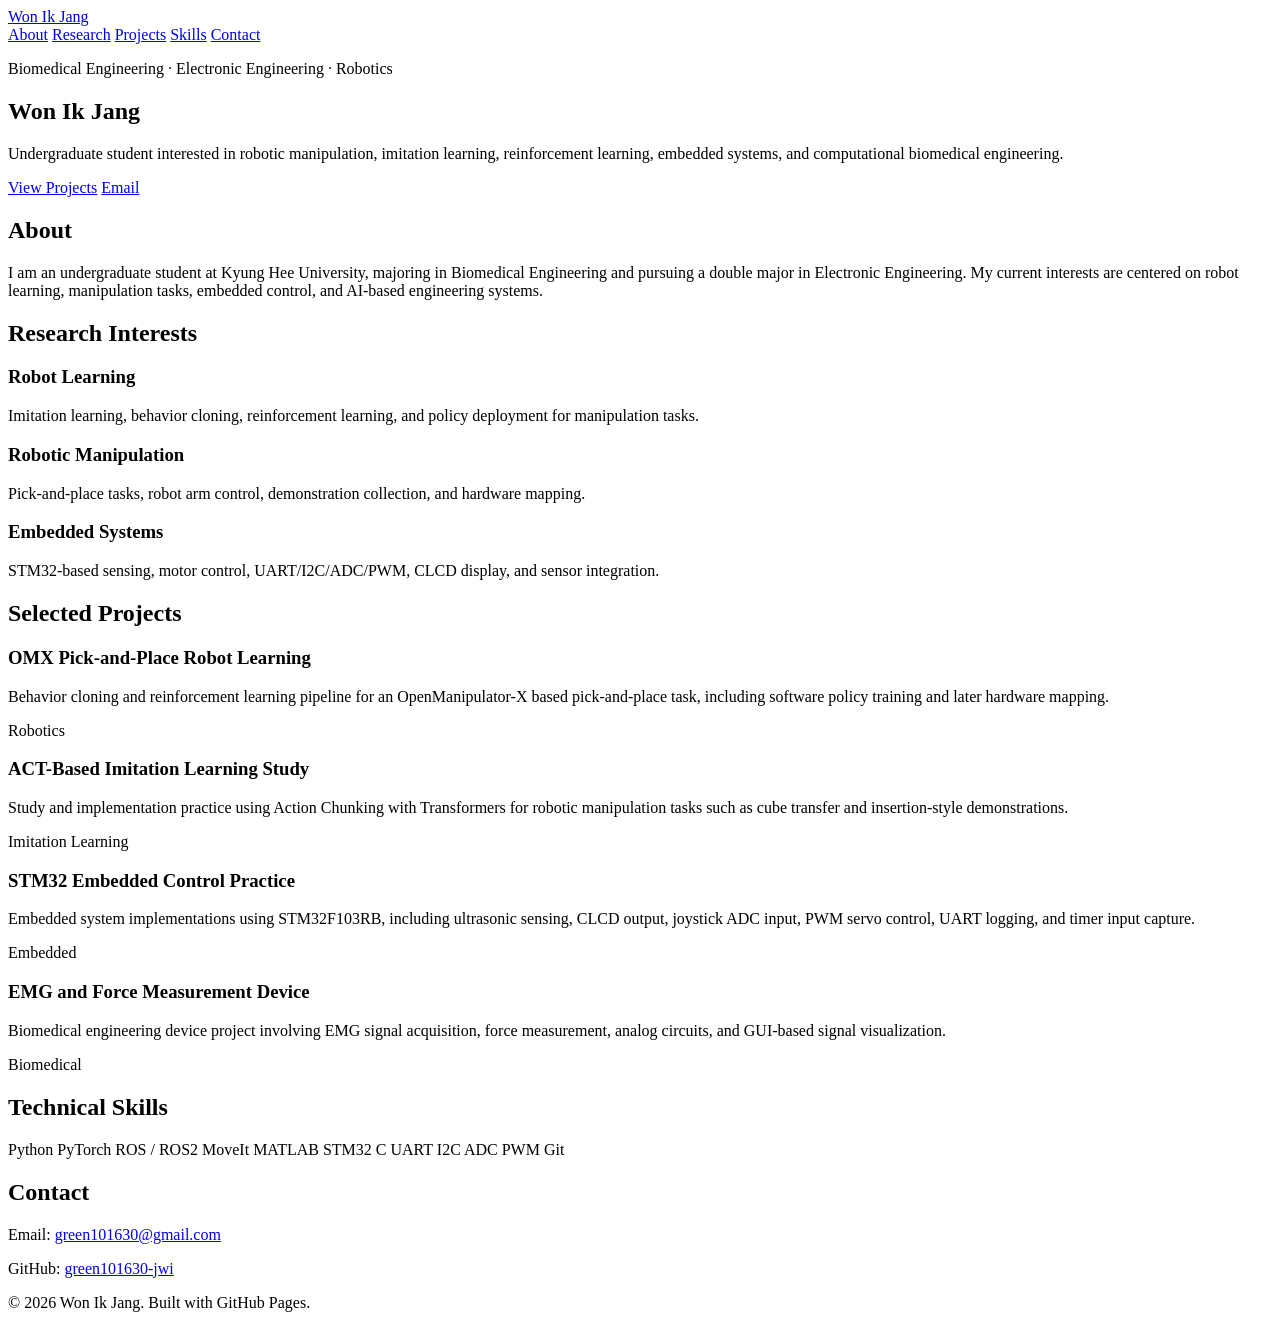
==== portfolio/index.html @ ec50b771 "Create portfolio site draft" ====
<!DOCTYPE html>
<html lang="en">
<head>
  <meta charset="UTF-8" />
  <meta name="viewport" content="width=device-width, initial-scale=1.0" />
  <title>Won Ik Jang | Robotics and Embedded Systems</title>
  <meta name="description" content="Portfolio of Won Ik Jang: robotics, imitation learning, reinforcement learning, embedded systems, and biomedical engineering." />
  <link rel="stylesheet" href="styles.css" />
</head>
<body>
  <header class="site-header">
    <nav class="nav">
      <a class="logo" href="#top">Won Ik Jang</a>
      <div class="nav-links">
        <a href="#about">About</a>
        <a href="#research">Research</a>
        <a href="#projects">Projects</a>
        <a href="#skills">Skills</a>
        <a href="#contact">Contact</a>
      </div>
    </nav>
  </header>

  <main id="top">
    <section class="hero">
      <p class="eyebrow">Biomedical Engineering · Electronic Engineering · Robotics</p>
      <h1>Won Ik Jang</h1>
      <p class="hero-text">
        Undergraduate student interested in robotic manipulation, imitation learning,
        reinforcement learning, embedded systems, and computational biomedical engineering.
      </p>
      <div class="hero-actions">
        <a class="button primary" href="#projects">View Projects</a>
        <a class="button secondary" href="mailto:green101630@gmail.com">Email</a>
      </div>
    </section>

    <section id="about" class="section">
      <h2>About</h2>
      <p>
        I am an undergraduate student at Kyung Hee University, majoring in Biomedical Engineering
        and pursuing a double major in Electronic Engineering. My current interests are centered on
        robot learning, manipulation tasks, embedded control, and AI-based engineering systems.
      </p>
    </section>

    <section id="research" class="section">
      <h2>Research Interests</h2>
      <div class="grid three">
        <article class="card">
          <h3>Robot Learning</h3>
          <p>Imitation learning, behavior cloning, reinforcement learning, and policy deployment for manipulation tasks.</p>
        </article>
        <article class="card">
          <h3>Robotic Manipulation</h3>
          <p>Pick-and-place tasks, robot arm control, demonstration collection, and hardware mapping.</p>
        </article>
        <article class="card">
          <h3>Embedded Systems</h3>
          <p>STM32-based sensing, motor control, UART/I2C/ADC/PWM, CLCD display, and sensor integration.</p>
        </article>
      </div>
    </section>

    <section id="projects" class="section">
      <h2>Selected Projects</h2>
      <div class="project-list">
        <article class="project">
          <div>
            <h3>OMX Pick-and-Place Robot Learning</h3>
            <p>
              Behavior cloning and reinforcement learning pipeline for an OpenManipulator-X based pick-and-place task,
              including software policy training and later hardware mapping.
            </p>
          </div>
          <span class="tag">Robotics</span>
        </article>

        <article class="project">
          <div>
            <h3>ACT-Based Imitation Learning Study</h3>
            <p>
              Study and implementation practice using Action Chunking with Transformers for robotic manipulation tasks
              such as cube transfer and insertion-style demonstrations.
            </p>
          </div>
          <span class="tag">Imitation Learning</span>
        </article>

        <article class="project">
          <div>
            <h3>STM32 Embedded Control Practice</h3>
            <p>
              Embedded system implementations using STM32F103RB, including ultrasonic sensing, CLCD output,
              joystick ADC input, PWM servo control, UART logging, and timer input capture.
            </p>
          </div>
          <span class="tag">Embedded</span>
        </article>

        <article class="project">
          <div>
            <h3>EMG and Force Measurement Device</h3>
            <p>
              Biomedical engineering device project involving EMG signal acquisition, force measurement, analog circuits,
              and GUI-based signal visualization.
            </p>
          </div>
          <span class="tag">Biomedical</span>
        </article>
      </div>
    </section>

    <section id="skills" class="section">
      <h2>Technical Skills</h2>
      <div class="skills">
        <span>Python</span>
        <span>PyTorch</span>
        <span>ROS / ROS2</span>
        <span>MoveIt</span>
        <span>MATLAB</span>
        <span>STM32</span>
        <span>C</span>
        <span>UART</span>
        <span>I2C</span>
        <span>ADC</span>
        <span>PWM</span>
        <span>Git</span>
      </div>
    </section>

    <section id="contact" class="section contact">
      <h2>Contact</h2>
      <p>Email: <a href="mailto:green101630@gmail.com">green101630@gmail.com</a></p>
      <p>GitHub: <a href="https://github.com/green101630-jwi">green101630-jwi</a></p>
    </section>
  </main>

  <footer class="footer">
    <p>© 2026 Won Ik Jang. Built with GitHub Pages.</p>
  </footer>
</body>
</html>
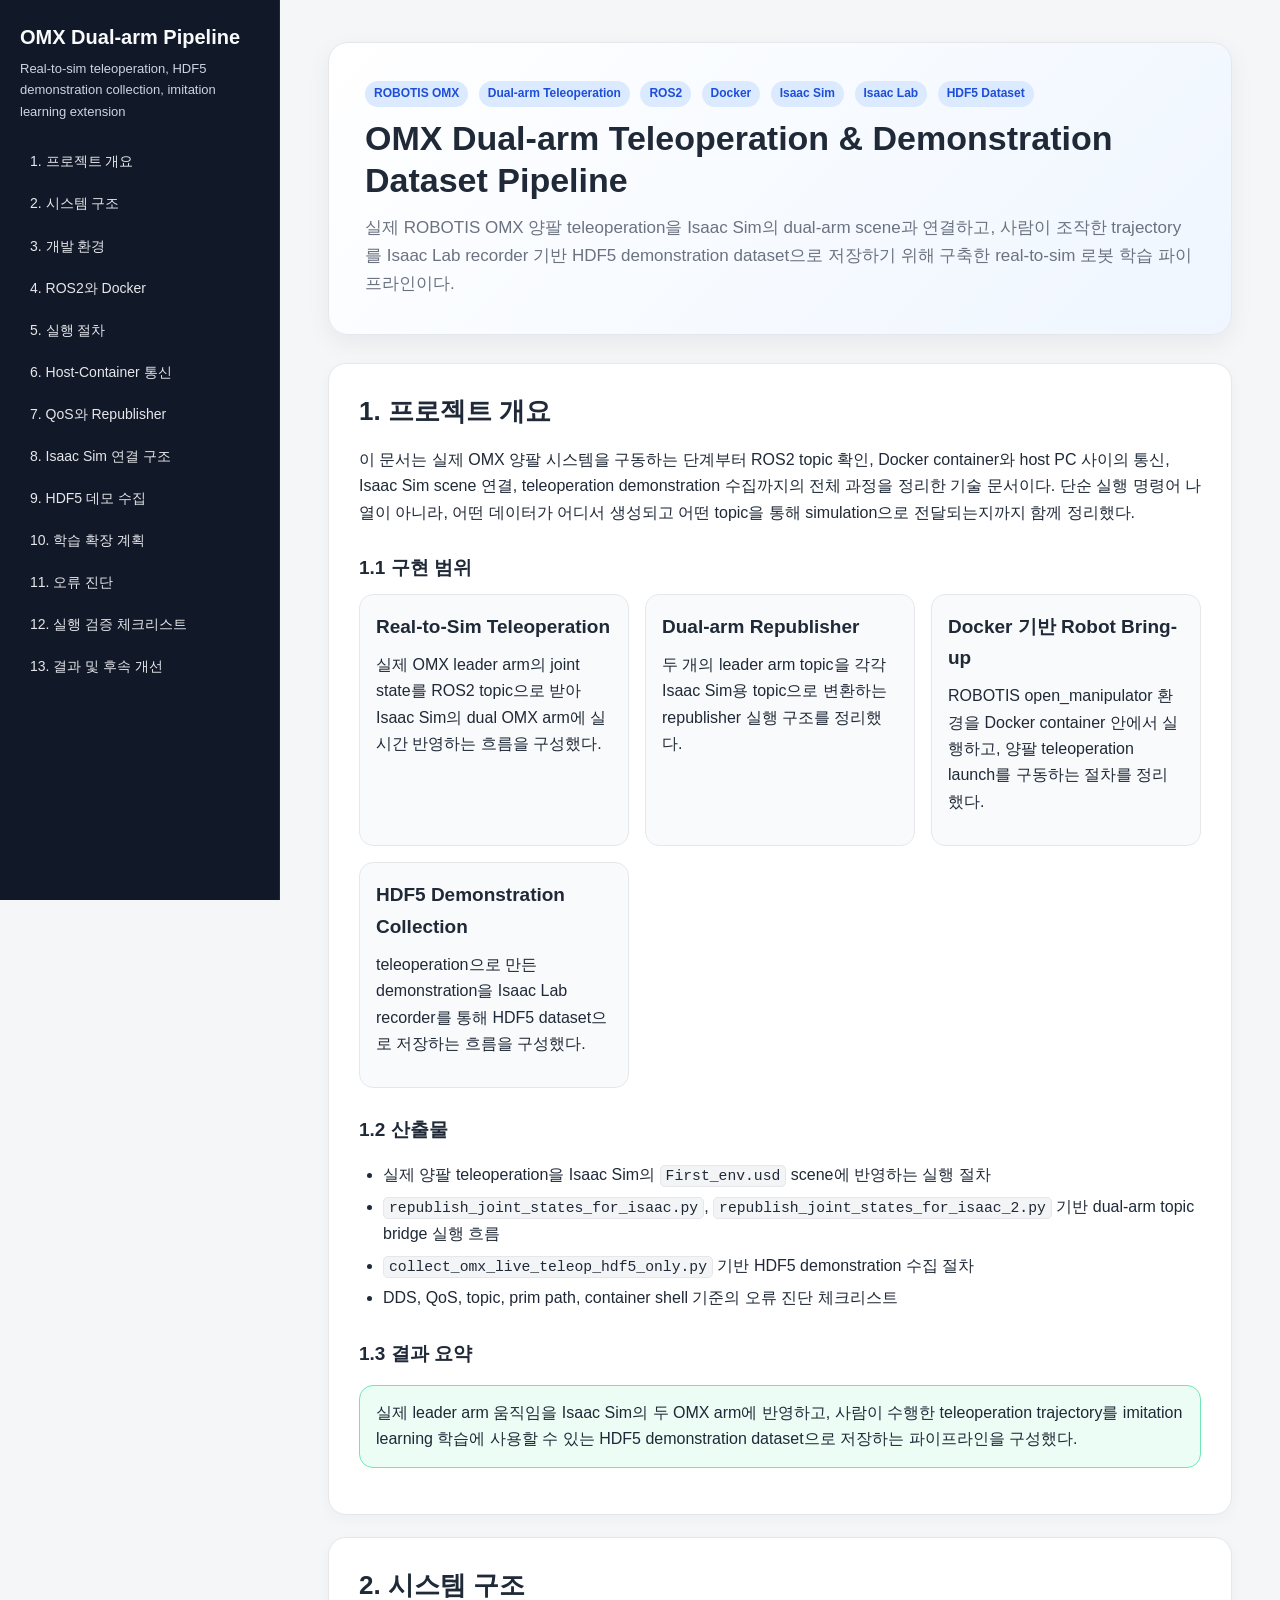
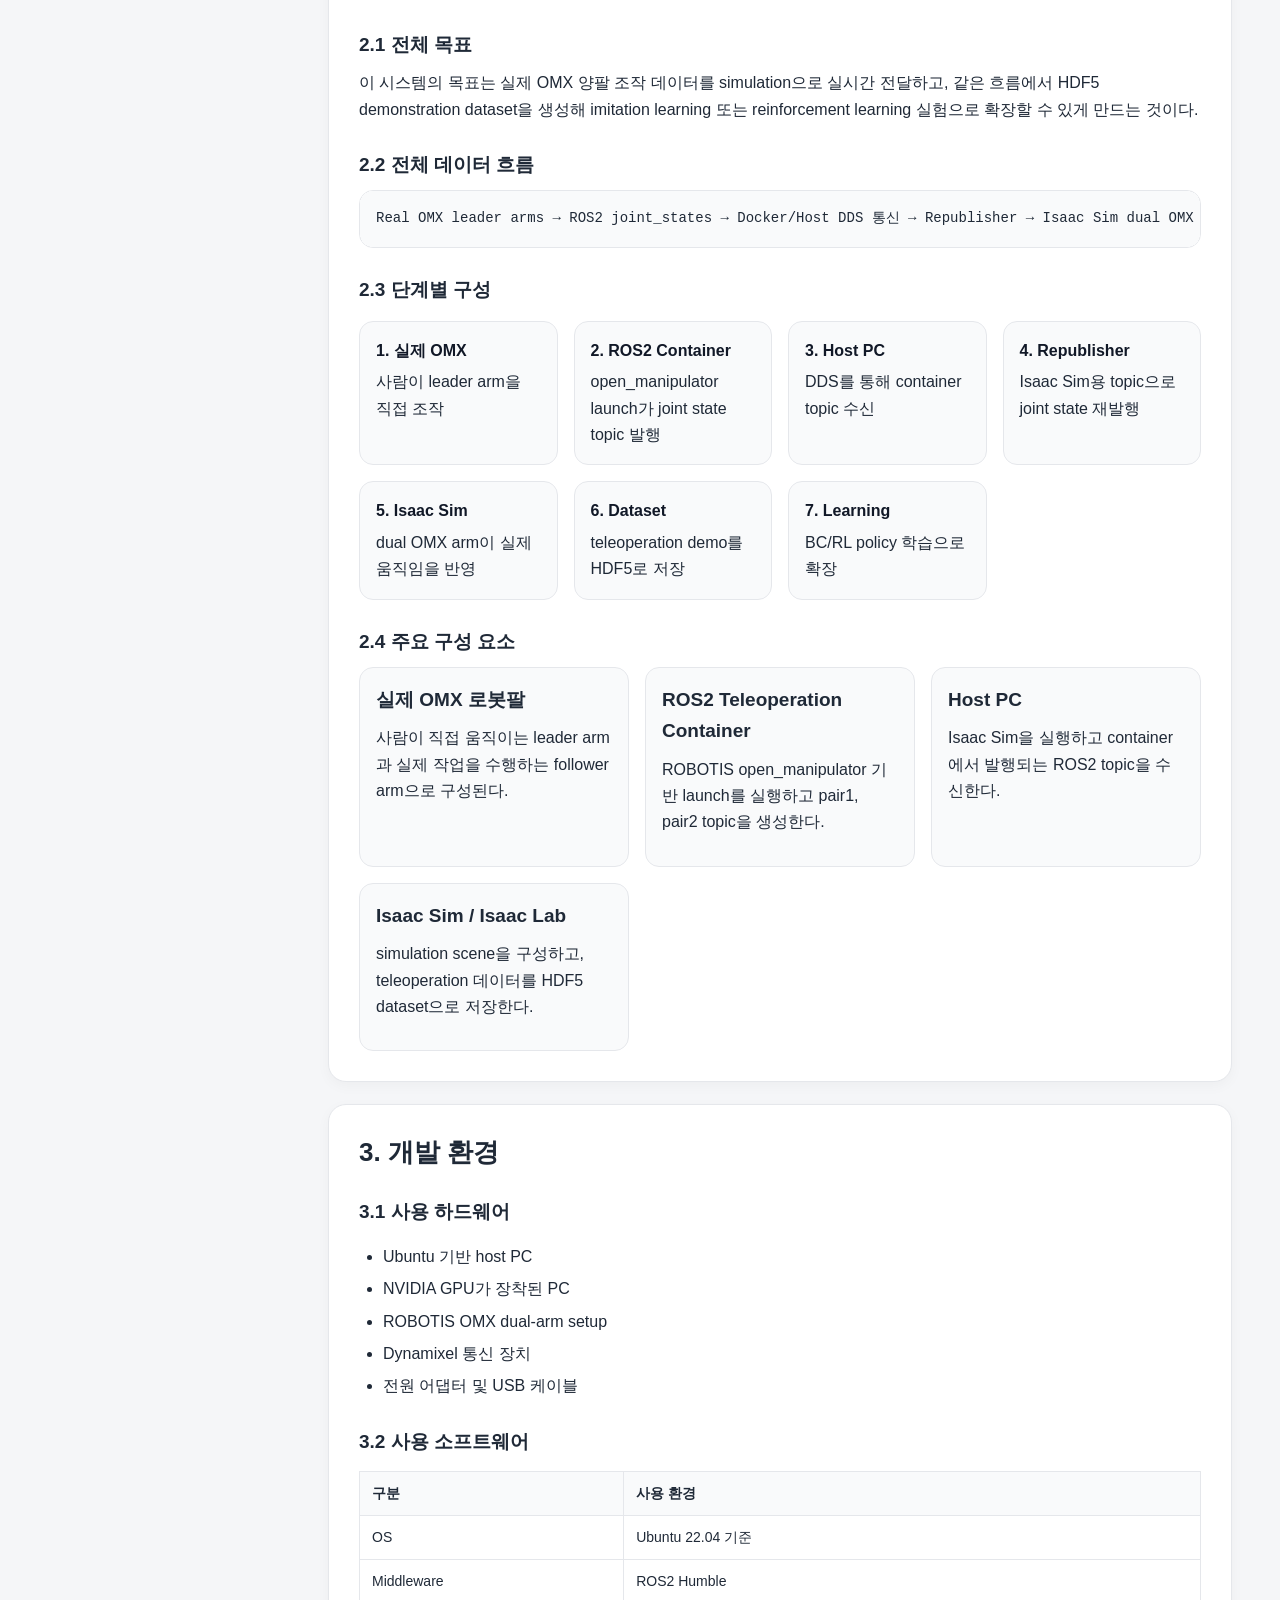
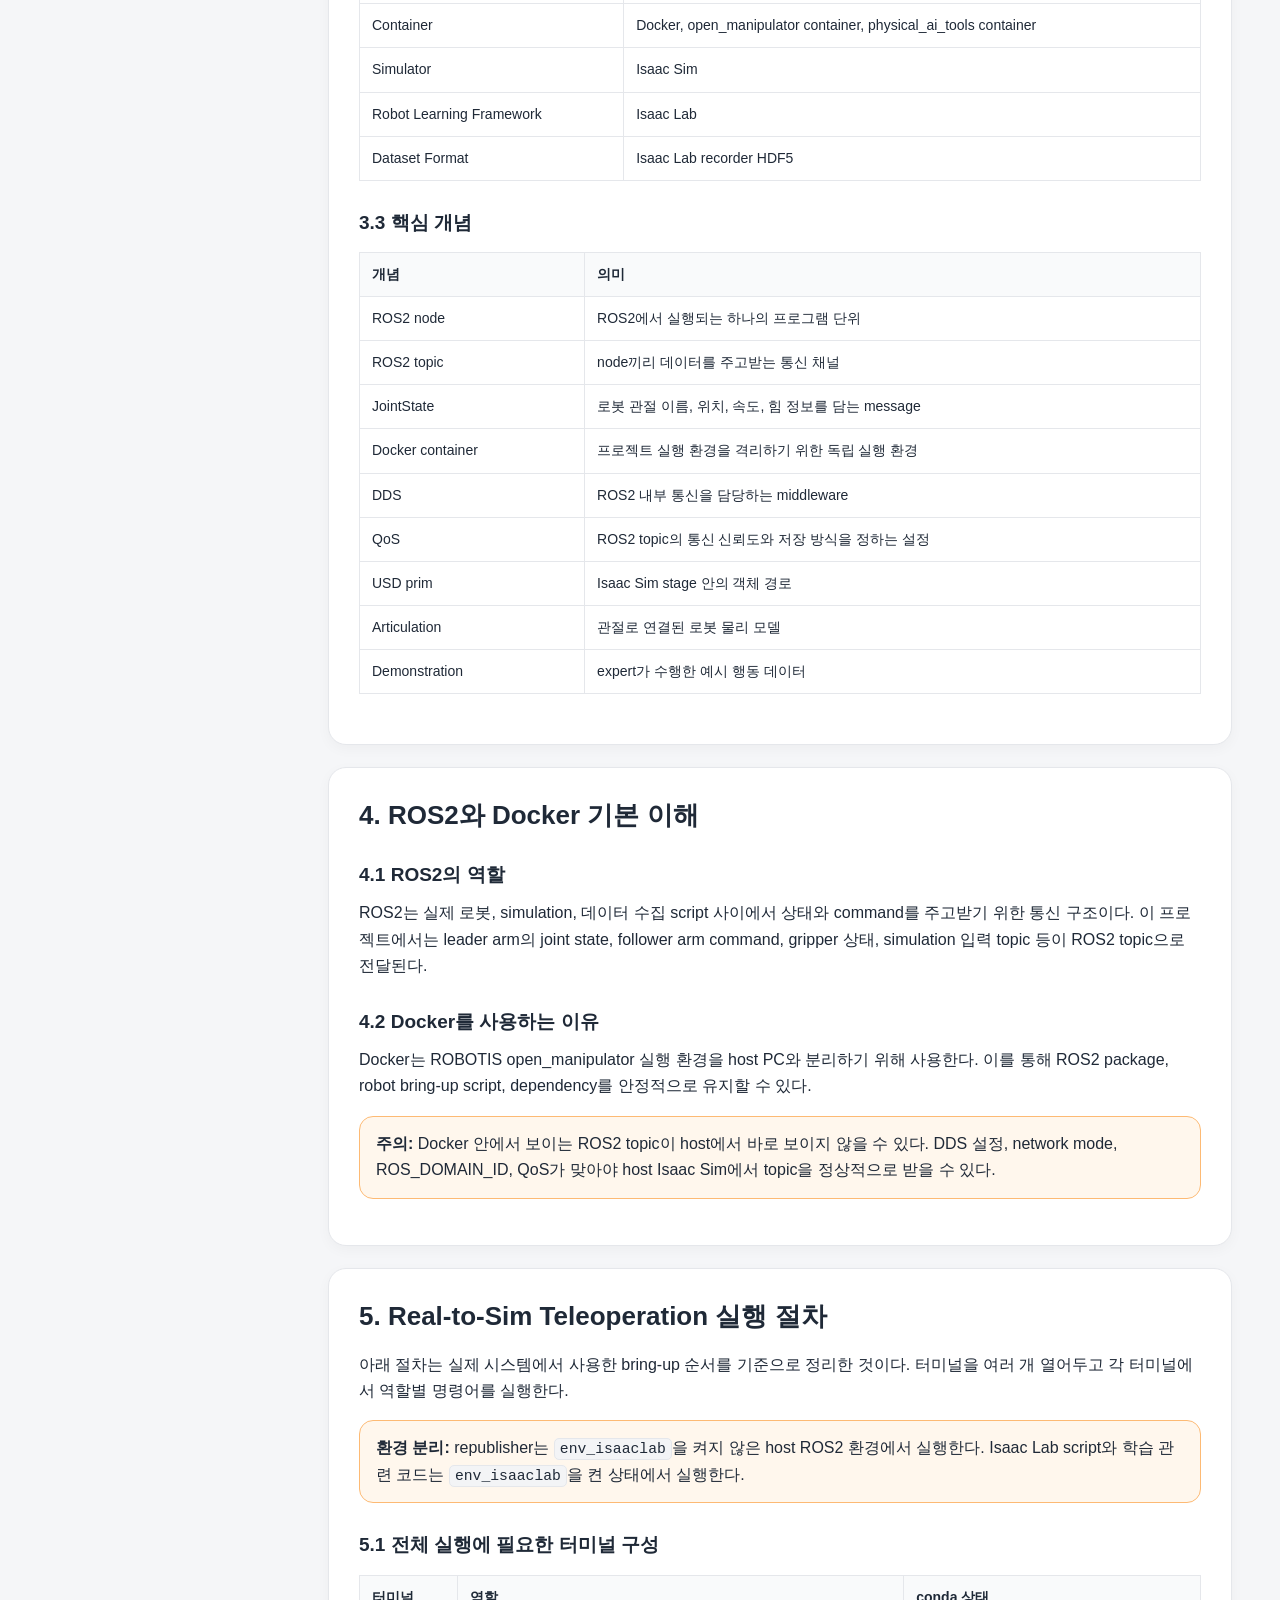
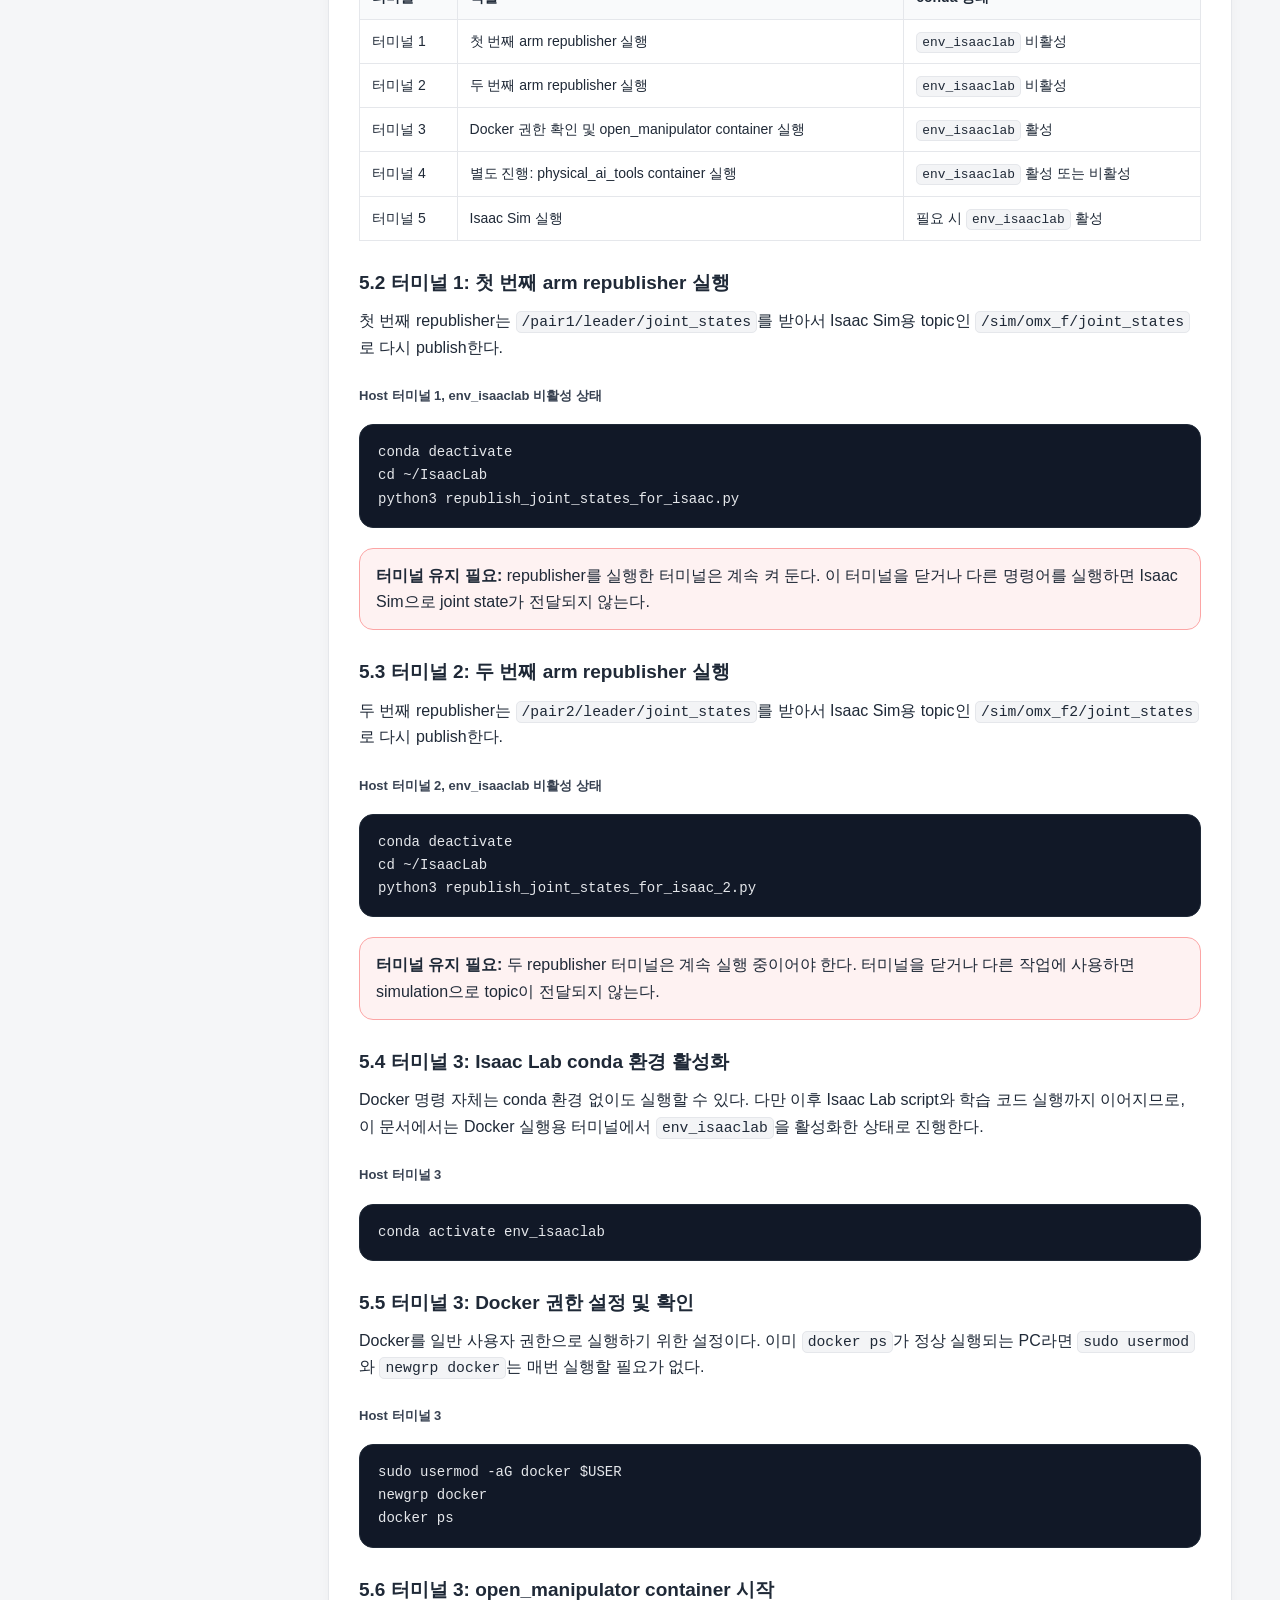
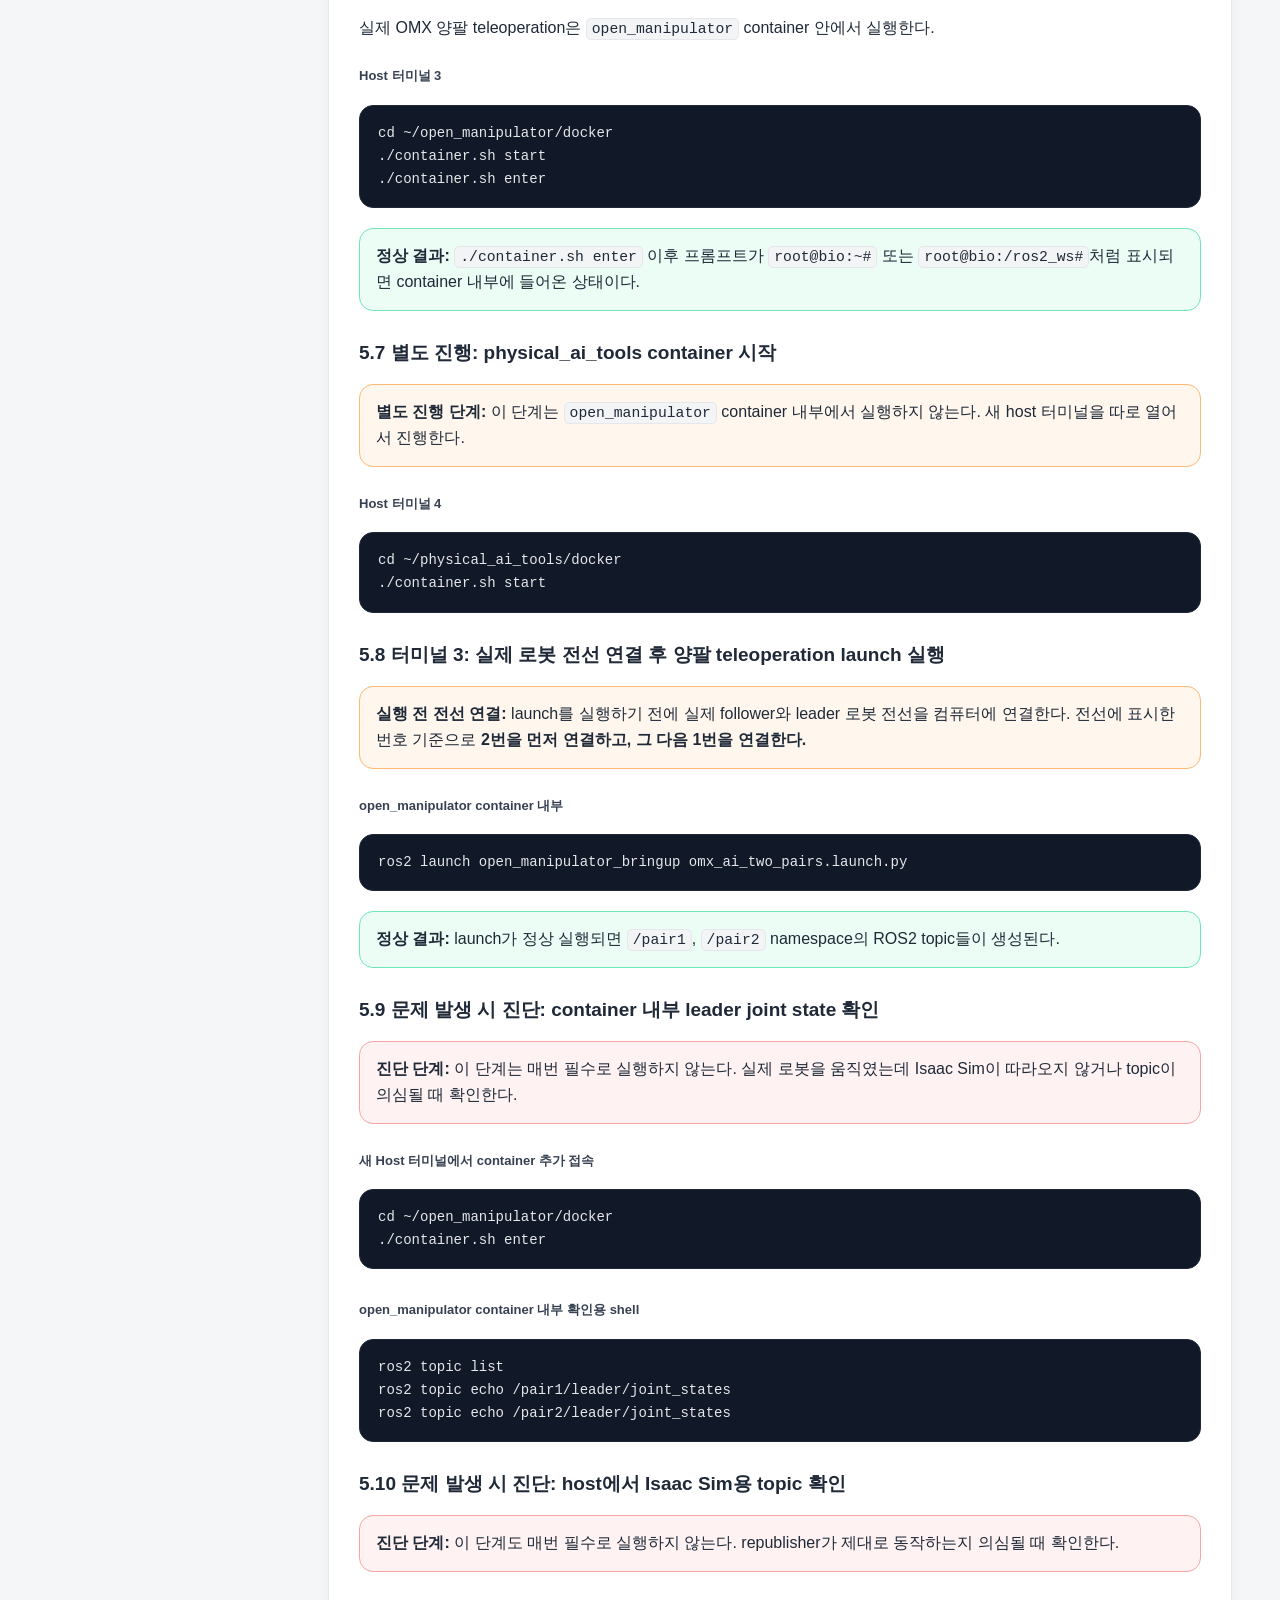
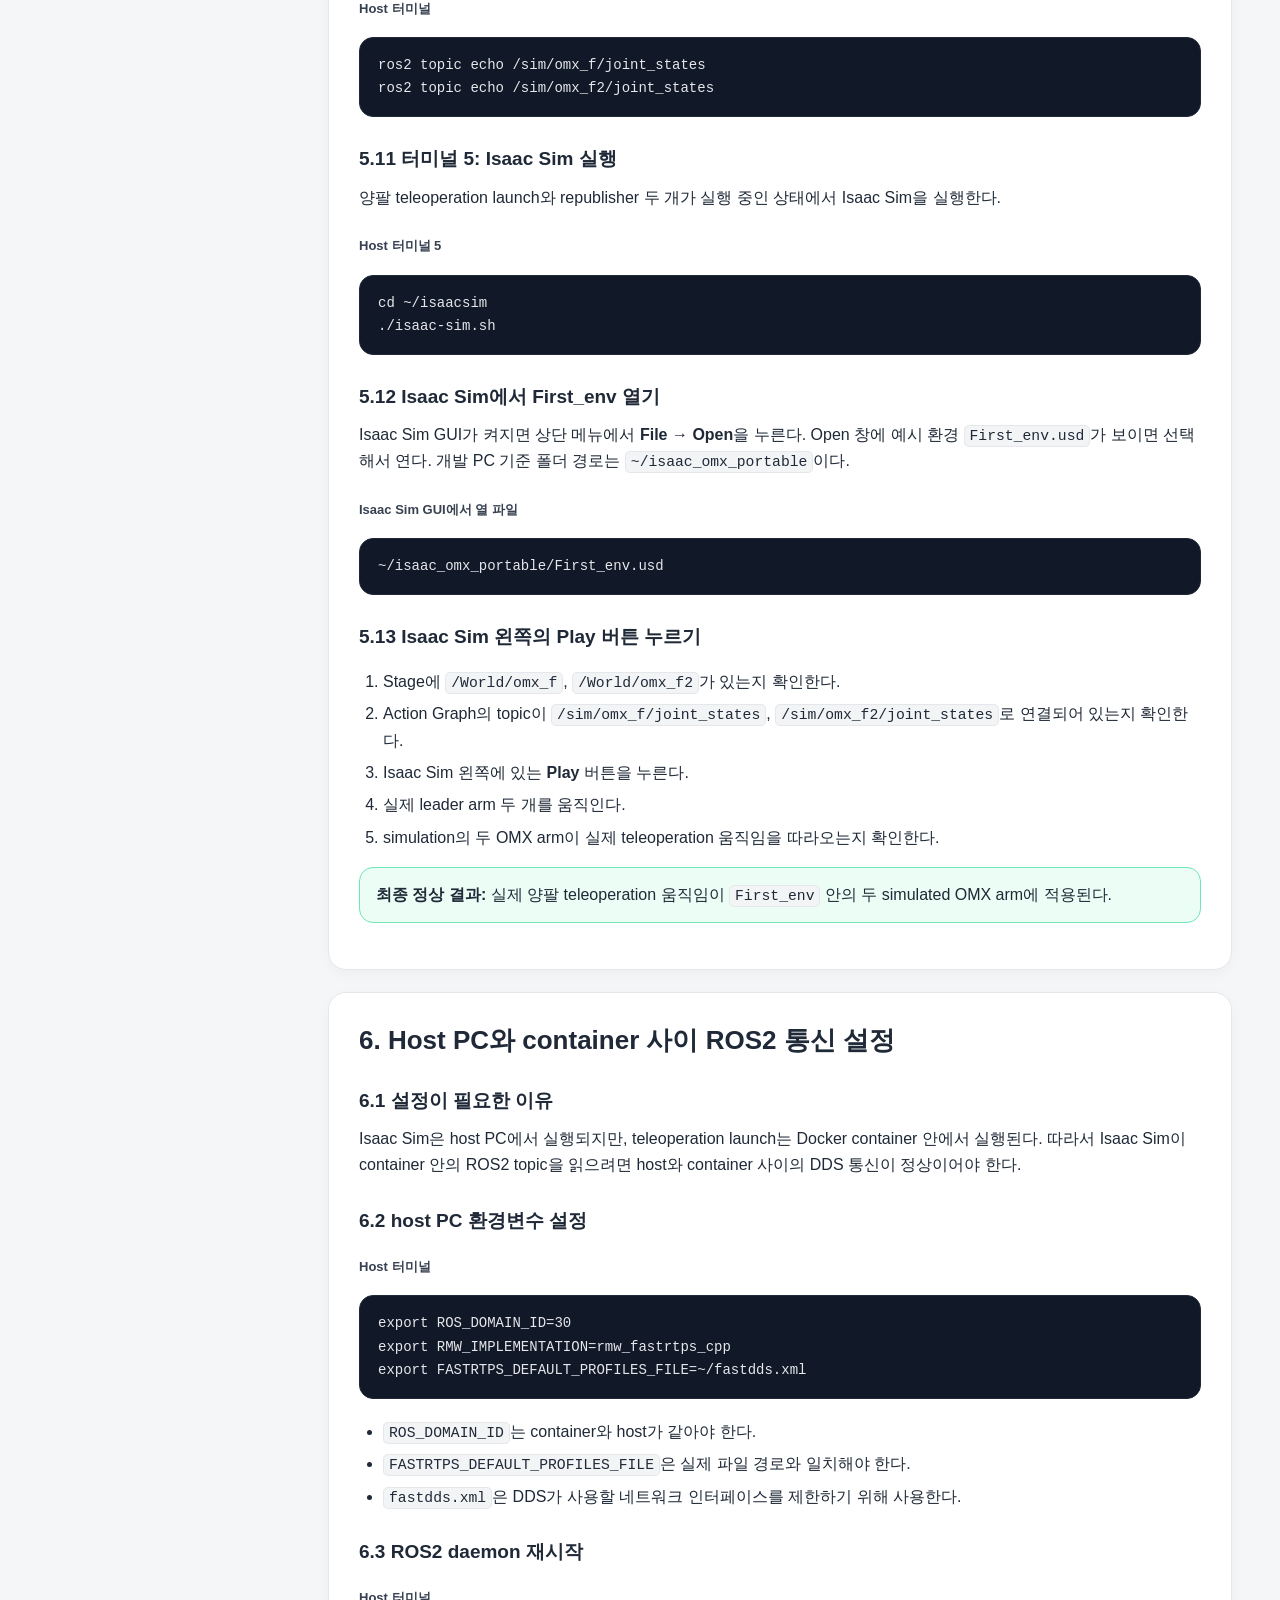
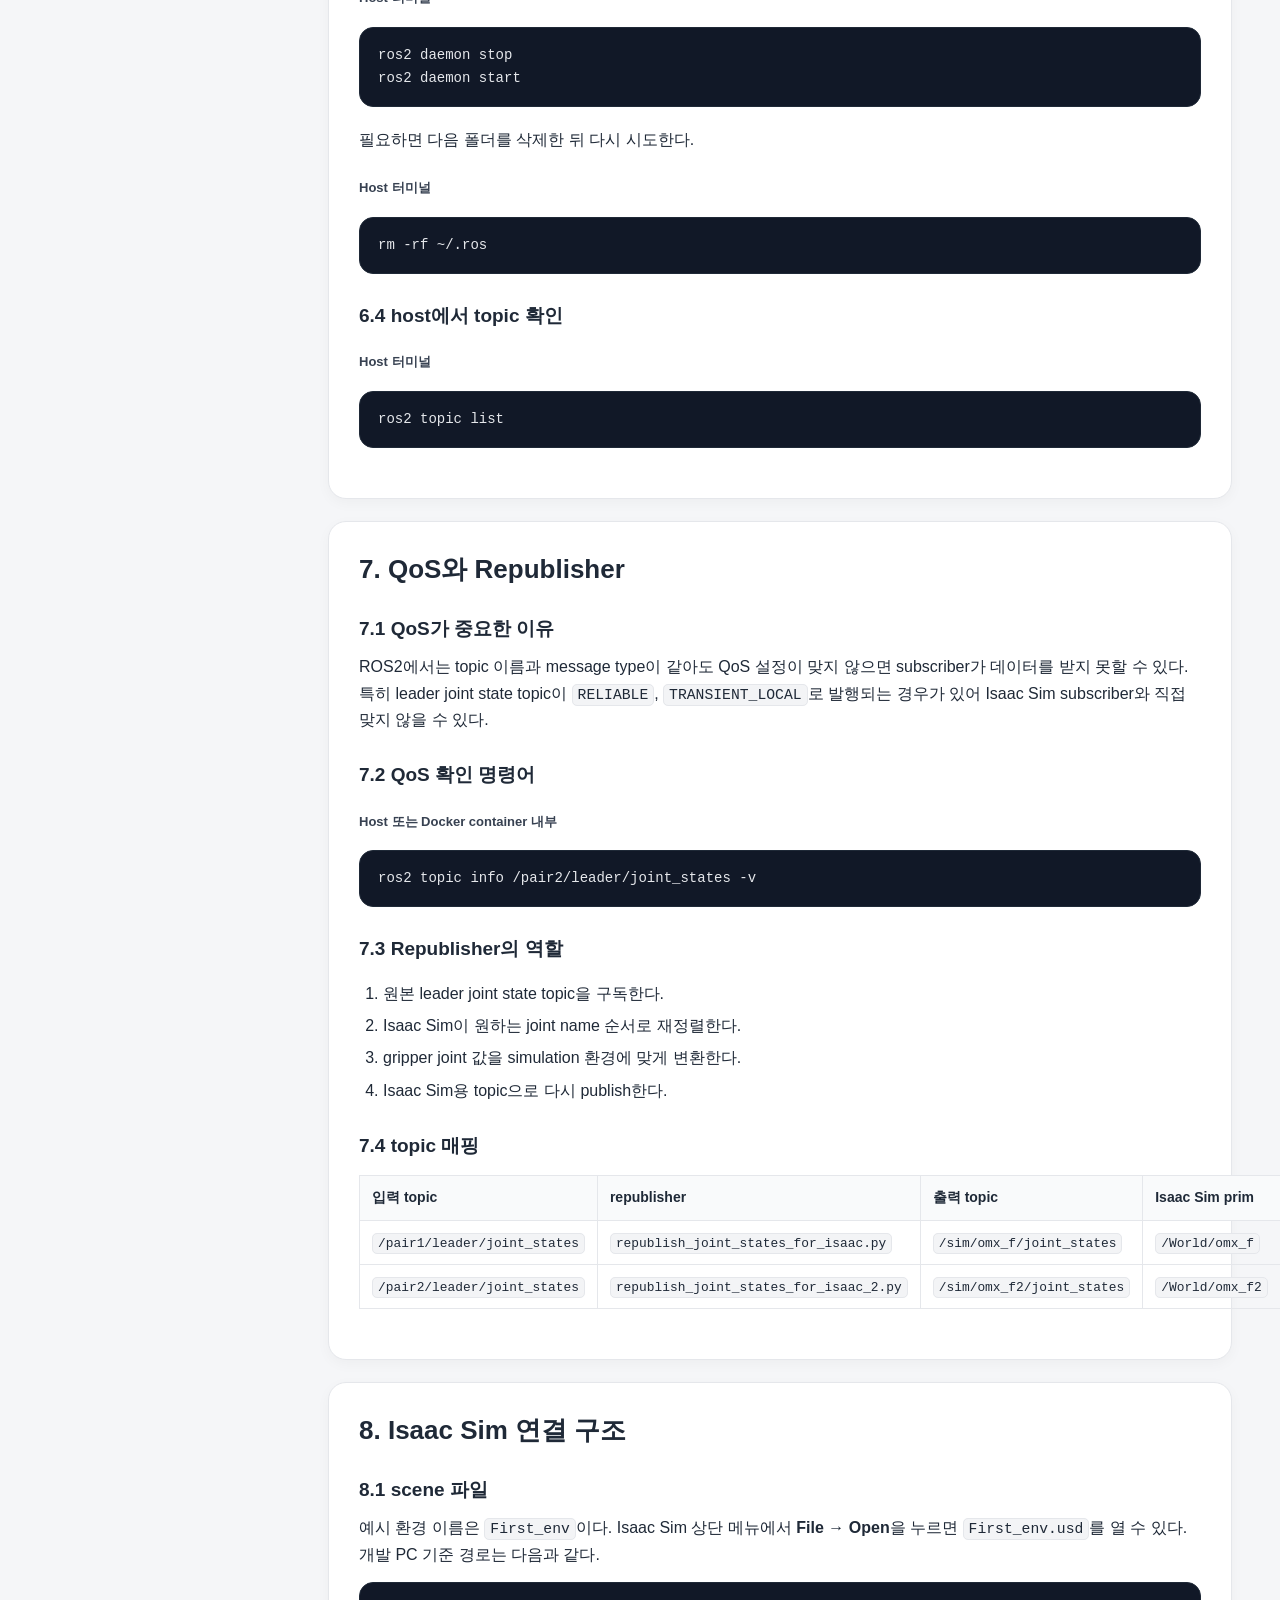
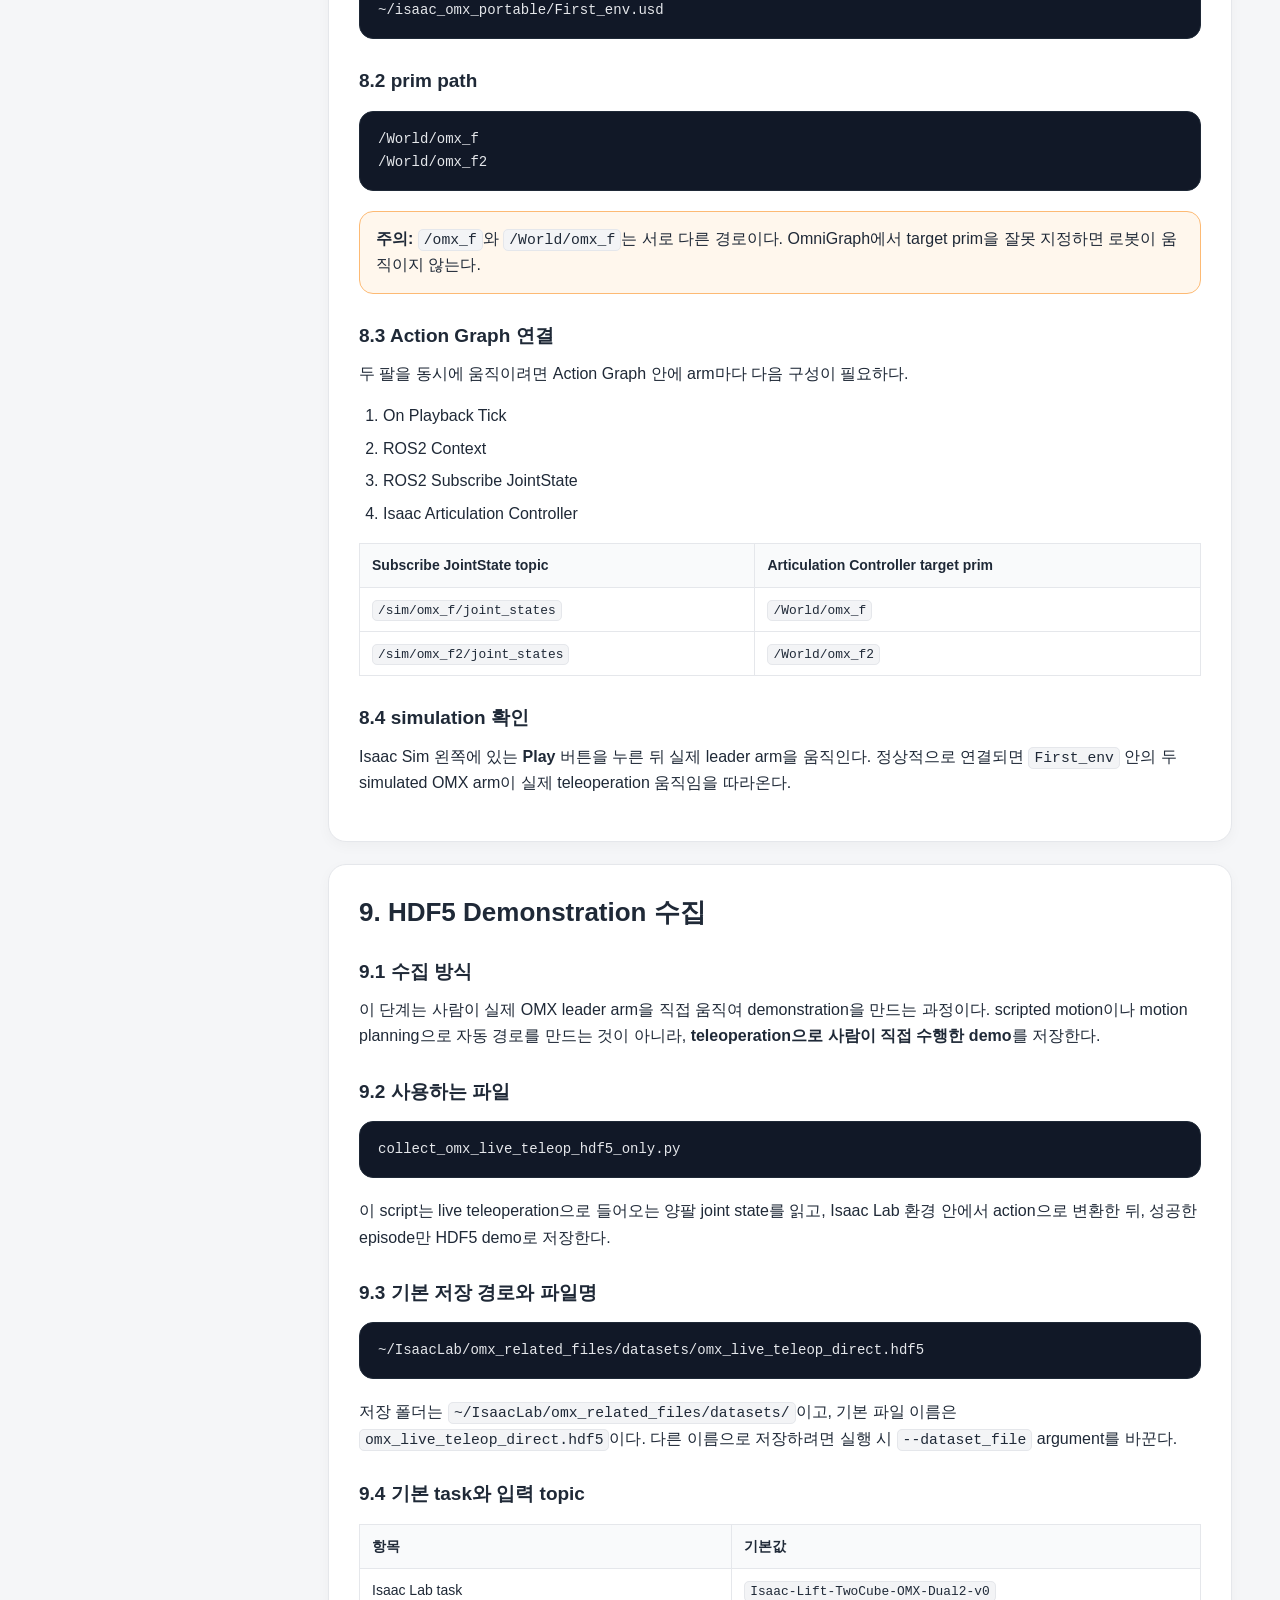
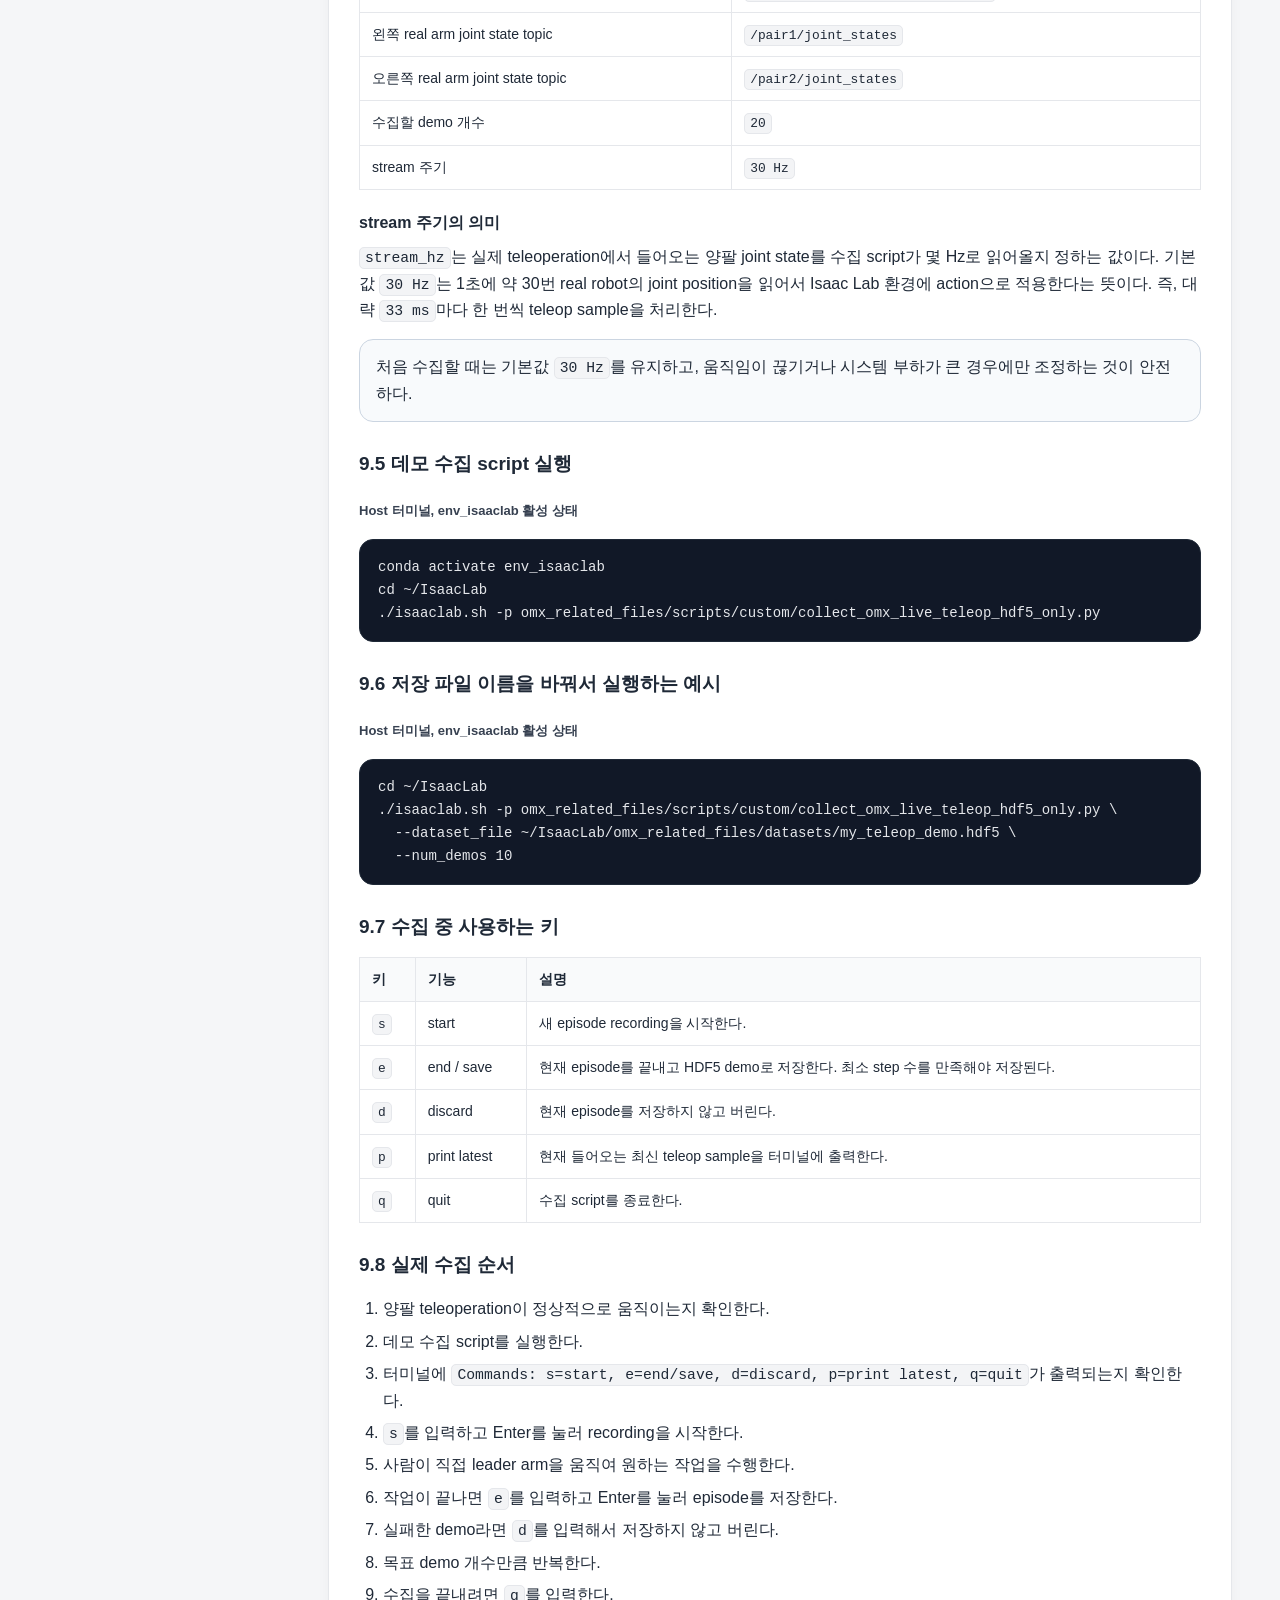
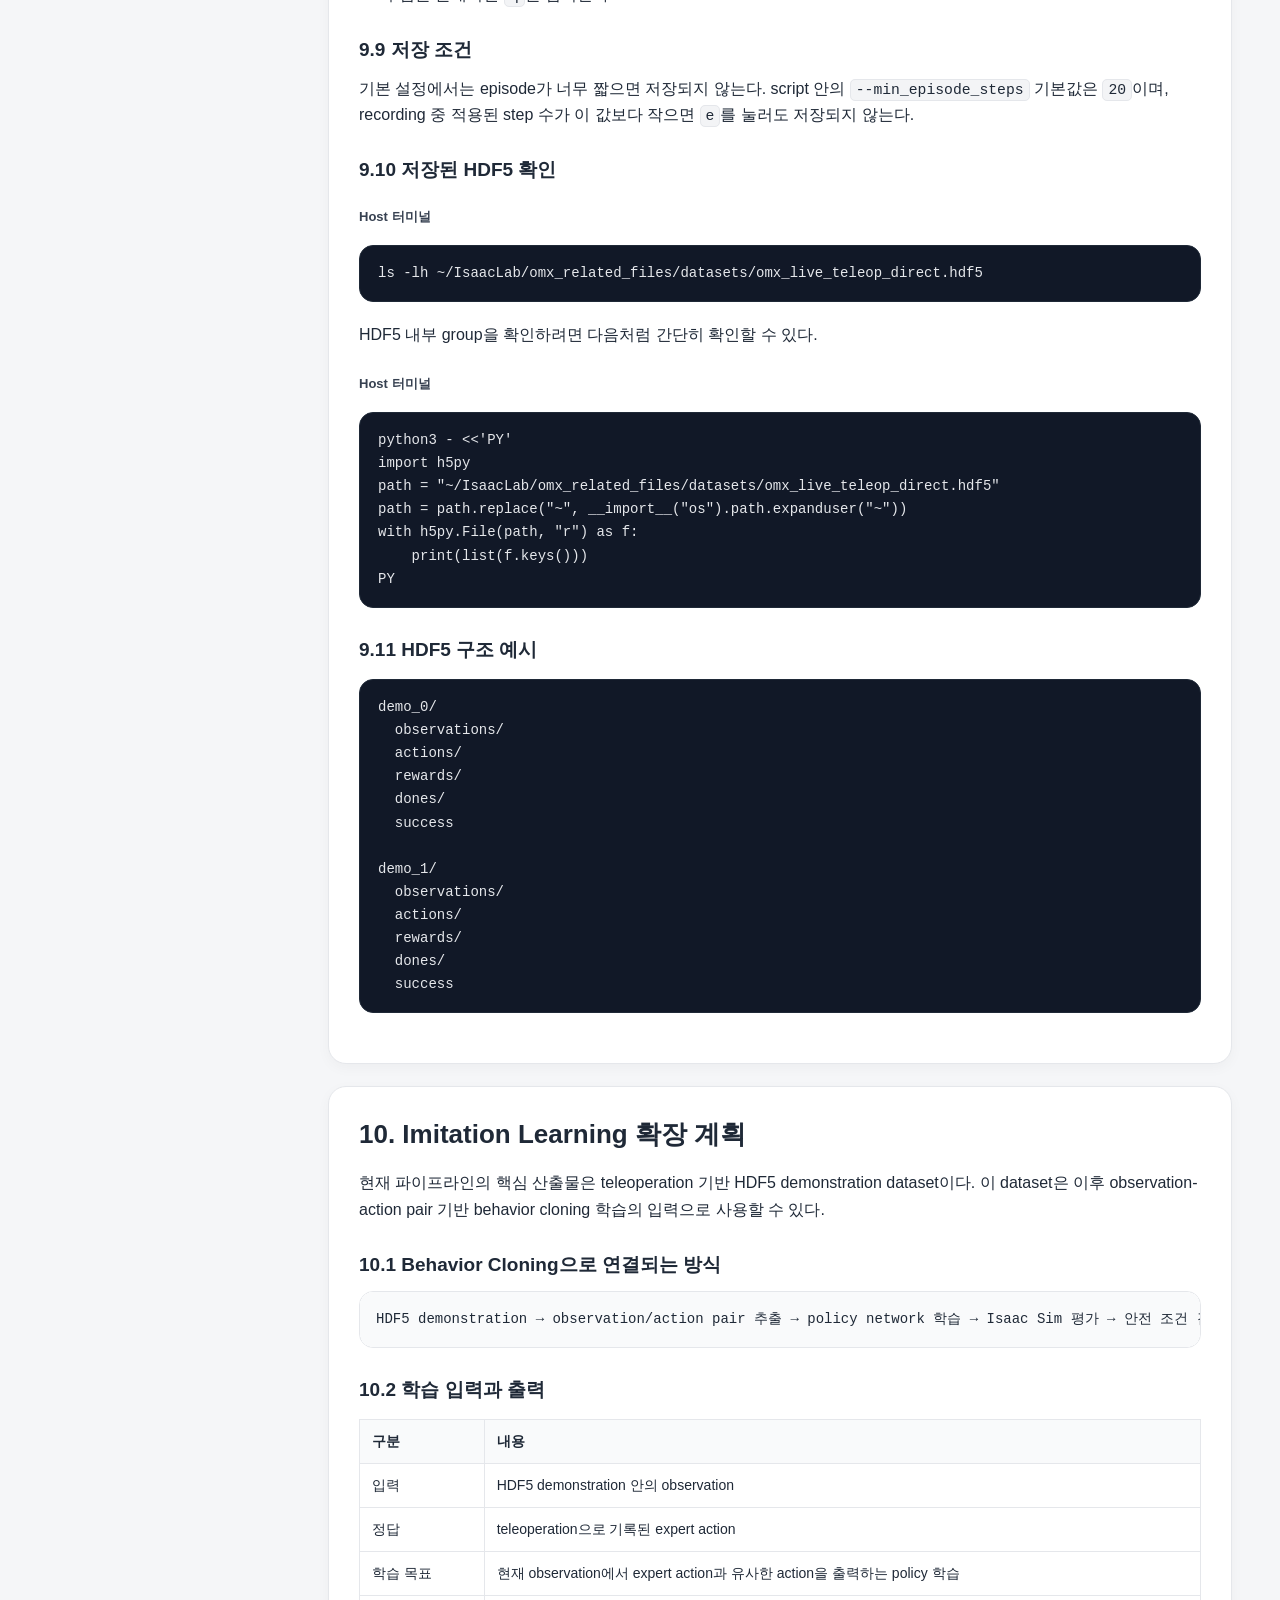
==== commit 91197a44: "Update index.html" ====
--- a/portfolio/index.html
+++ b/portfolio/index.html
@@ -1,143 +1,1108 @@
 <!DOCTYPE html>
-<html lang="en">
+<html lang="ko">
 <head>
   <meta charset="UTF-8" />
   <meta name="viewport" content="width=device-width, initial-scale=1.0" />
-  <title>Won Ik Jang | Robotics and Embedded Systems</title>
-  <meta name="description" content="Portfolio of Won Ik Jang: robotics, imitation learning, reinforcement learning, embedded systems, and biomedical engineering." />
-  <link rel="stylesheet" href="styles.css" />
+  <title>OMX Dual-arm Teleoperation Pipeline</title>
+  <style>
+    :root {
+      --bg: #f5f6f8;
+      --panel: #ffffff;
+      --text: #1f2937;
+      --muted: #6b7280;
+      --line: #e5e7eb;
+      --code-bg: #111827;
+      --code-text: #e5e7eb;
+      --accent: #2563eb;
+      --accent-soft: #dbeafe;
+      --warning-bg: #fff7ed;
+      --warning-line: #fdba74;
+      --ok-bg: #ecfdf5;
+      --ok-line: #6ee7b7;
+      --bad-bg: #fef2f2;
+      --bad-line: #fca5a5;
+      --info-bg: #eff6ff;
+      --info-line: #93c5fd;
+    }
+
+    * { box-sizing: border-box; }
+
+    html { scroll-behavior: smooth; }
+
+    body {
+      margin: 0;
+      font-family: -apple-system, BlinkMacSystemFont, "Segoe UI", Pretendard, Apple SD Gothic Neo, Noto Sans KR, sans-serif;
+      background: var(--bg);
+      color: var(--text);
+      line-height: 1.65;
+    }
+
+    a { color: var(--accent); text-decoration: none; }
+    a:hover { text-decoration: underline; }
+
+    .layout {
+      display: block;
+      min-height: 100vh;
+    }
+
+    aside {
+      position: fixed;
+      top: 0;
+      left: 0;
+      width: 280px;
+      height: 100vh;
+      overflow-y: auto;
+      background: #111827;
+      color: #f9fafb;
+      padding: 24px 20px;
+      border-right: 1px solid #1f2937;
+    }
+
+    aside h1 {
+      margin: 0 0 8px;
+      font-size: 20px;
+      line-height: 1.3;
+    }
+
+    aside p {
+      margin: 0 0 20px;
+      font-size: 13px;
+      color: #cbd5e1;
+    }
+
+    nav a {
+      display: block;
+      padding: 8px 10px;
+      margin: 3px 0;
+      border-radius: 8px;
+      color: #e5e7eb;
+      font-size: 14px;
+    }
+
+    nav a:hover {
+      background: #1f2937;
+      text-decoration: none;
+    }
+
+    main {
+      margin-left: 280px;
+      max-width: 1120px;
+      padding: 42px 48px 80px;
+    }
+
+    .hero {
+      background: linear-gradient(135deg, #ffffff 0%, #eff6ff 100%);
+      border: 1px solid var(--line);
+      border-radius: 20px;
+      padding: 36px;
+      margin-bottom: 28px;
+      box-shadow: 0 8px 24px rgba(15, 23, 42, 0.06);
+    }
+
+    .hero h2 {
+      margin: 0 0 12px;
+      font-size: 34px;
+      line-height: 1.25;
+    }
+
+    .hero p {
+      margin: 0;
+      color: var(--muted);
+      font-size: 17px;
+    }
+
+    section {
+      background: var(--panel);
+      border: 1px solid var(--line);
+      border-radius: 18px;
+      padding: 30px;
+      margin: 22px 0;
+      box-shadow: 0 4px 14px rgba(15, 23, 42, 0.035);
+      scroll-margin-top: 20px;
+    }
+
+    h2 {
+      margin: 0 0 18px;
+      font-size: 26px;
+      line-height: 1.35;
+    }
+
+    h3 {
+      margin: 26px 0 10px;
+      font-size: 19px;
+    }
+
+    h4 {
+      margin: 18px 0 8px;
+      font-size: 16px;
+    }
+
+    p { margin: 8px 0 14px; }
+    ul, ol { padding-left: 24px; }
+    li { margin: 6px 0; }
+
+    code {
+      font-family: "SFMono-Regular", Consolas, "Liberation Mono", Menlo, monospace;
+      font-size: 0.92em;
+      background: #f3f4f6;
+      border: 1px solid #e5e7eb;
+      padding: 2px 5px;
+      border-radius: 5px;
+    }
+
+    pre {
+      background: var(--code-bg);
+      color: var(--code-text);
+      padding: 16px 18px;
+      border-radius: 14px;
+      overflow-x: auto;
+      margin: 14px 0 20px;
+      border: 1px solid #1f2937;
+    }
+
+    pre code {
+      background: transparent;
+      border: 0;
+      padding: 0;
+      color: inherit;
+      font-size: 14px;
+    }
+
+    table {
+      width: 100%;
+      border-collapse: collapse;
+      margin: 14px 0 20px;
+      font-size: 14px;
+    }
+
+    th, td {
+      border: 1px solid var(--line);
+      padding: 10px 12px;
+      text-align: left;
+      vertical-align: top;
+    }
+
+    th { background: #f9fafb; }
+
+    .badge {
+      display: inline-block;
+      padding: 3px 9px;
+      border-radius: 999px;
+      font-size: 12px;
+      font-weight: 600;
+      color: #1d4ed8;
+      background: var(--accent-soft);
+      margin: 0 6px 10px 0;
+    }
+
+    .note, .warning, .success, .danger, .info {
+      border-radius: 14px;
+      padding: 14px 16px;
+      margin: 16px 0;
+    }
+
+    .note { background: #f8fafc; border: 1px solid #cbd5e1; }
+    .warning { background: var(--warning-bg); border: 1px solid var(--warning-line); }
+    .success { background: var(--ok-bg); border: 1px solid var(--ok-line); }
+    .danger { background: var(--bad-bg); border: 1px solid var(--bad-line); }
+    .info { background: var(--info-bg); border: 1px solid var(--info-line); }
+
+    .terminal-label {
+      display: inline-block;
+      margin: 10px 0 4px;
+      font-size: 13px;
+      font-weight: 700;
+      color: #374151;
+    }
+
+    .flow, .two-col, .meta-grid {
+      display: grid;
+      gap: 16px;
+    }
+
+    .flow {
+      grid-template-columns: repeat(auto-fit, minmax(180px, 1fr));
+      margin-top: 16px;
+    }
+
+    .two-col {
+      grid-template-columns: repeat(auto-fit, minmax(260px, 1fr));
+    }
+
+    .meta-grid {
+      grid-template-columns: repeat(auto-fit, minmax(210px, 1fr));
+      margin-top: 20px;
+    }
+
+    .card, .flow-item, .meta-card {
+      border: 1px solid var(--line);
+      background: #f9fafb;
+      border-radius: 14px;
+      padding: 16px;
+    }
+
+    .card h3, .meta-card h3 {
+      margin-top: 0;
+    }
+
+    .flow-item strong, .meta-card strong {
+      display: block;
+      margin-bottom: 5px;
+      color: #111827;
+    }
+
+    .pipeline {
+      background: #f9fafb;
+      border: 1px solid var(--line);
+      border-radius: 14px;
+      padding: 16px;
+      overflow-x: auto;
+      white-space: nowrap;
+      font-family: "SFMono-Regular", Consolas, "Liberation Mono", Menlo, monospace;
+      font-size: 14px;
+    }
+
+    .checklist {
+      list-style: none;
+      padding-left: 0;
+    }
+
+    .checklist li {
+      position: relative;
+      padding-left: 34px;
+      margin: 10px 0;
+    }
+
+    .checklist li::before {
+      content: "□";
+      position: absolute;
+      left: 0;
+      top: 0;
+      color: var(--accent);
+      font-size: 20px;
+      line-height: 1.2;
+    }
+
+    .small {
+      color: var(--muted);
+      font-size: 14px;
+    }
+
+    @media (max-width: 900px) {
+      .layout { display: block; }
+
+      aside {
+        position: static;
+        width: 100%;
+        height: auto;
+      }
+
+      main {
+        margin-left: 0;
+        max-width: none;
+        padding: 28px 18px 60px;
+      }
+
+      .hero { padding: 26px; }
+      .hero h2 { font-size: 28px; }
+      .pipeline { white-space: normal; }
+    }
+  </style>
 </head>
 <body>
-  <header class="site-header">
-    <nav class="nav">
-      <a class="logo" href="#top">Won Ik Jang</a>
-      <div class="nav-links">
-        <a href="#about">About</a>
-        <a href="#research">Research</a>
-        <a href="#projects">Projects</a>
-        <a href="#skills">Skills</a>
-        <a href="#contact">Contact</a>
+  <div class="layout">
+    <aside>
+      <h1>OMX Dual-arm Pipeline</h1>
+      <p>Real-to-sim teleoperation, HDF5 demonstration collection, imitation learning extension</p>
+      <nav>
+        <a href="#overview">1. 프로젝트 개요</a>
+        <a href="#architecture">2. 시스템 구조</a>
+        <a href="#environment">3. 개발 환경</a>
+        <a href="#ros-docker">4. ROS2와 Docker</a>
+        <a href="#teleop-flow">5. 실행 절차</a>
+        <a href="#dds">6. Host-Container 통신</a>
+        <a href="#qos">7. QoS와 Republisher</a>
+        <a href="#isaac">8. Isaac Sim 연결 구조</a>
+        <a href="#recording">9. HDF5 데모 수집</a>
+        <a href="#learning">10. 학습 확장 계획</a>
+        <a href="#trouble">11. 오류 진단</a>
+        <a href="#checklist">12. 실행 검증 체크리스트</a>
+        <a href="#future">13. 결과 및 후속 개선</a>
+      </nav>
+    </aside>
+
+    <main>
+      <div class="hero">
+        <span class="badge">ROBOTIS OMX</span>
+        <span class="badge">Dual-arm Teleoperation</span>
+        <span class="badge">ROS2</span>
+        <span class="badge">Docker</span>
+        <span class="badge">Isaac Sim</span>
+        <span class="badge">Isaac Lab</span>
+        <span class="badge">HDF5 Dataset</span>
+        <h2>OMX Dual-arm Teleoperation & Demonstration Dataset Pipeline</h2>
+        <p>
+          실제 ROBOTIS OMX 양팔 teleoperation을 Isaac Sim의 dual-arm scene과 연결하고,
+          사람이 조작한 trajectory를 Isaac Lab recorder 기반 HDF5 demonstration dataset으로 저장하기 위해 구축한 real-to-sim 로봇 학습 파이프라인이다.
+        </p>
       </div>
-    </nav>
-  </header>
-
-  <main id="top">
-    <section class="hero">
-      <p class="eyebrow">Biomedical Engineering · Electronic Engineering · Robotics</p>
-      <h1>Won Ik Jang</h1>
-      <p class="hero-text">
-        Undergraduate student interested in robotic manipulation, imitation learning,
-        reinforcement learning, embedded systems, and computational biomedical engineering.
-      </p>
-      <div class="hero-actions">
-        <a class="button primary" href="#projects">View Projects</a>
-        <a class="button secondary" href="mailto:green101630@gmail.com">Email</a>
-      </div>
-    </section>
-
-    <section id="about" class="section">
-      <h2>About</h2>
-      <p>
-        I am an undergraduate student at Kyung Hee University, majoring in Biomedical Engineering
-        and pursuing a double major in Electronic Engineering. My current interests are centered on
-        robot learning, manipulation tasks, embedded control, and AI-based engineering systems.
-      </p>
-    </section>
-
-    <section id="research" class="section">
-      <h2>Research Interests</h2>
-      <div class="grid three">
-        <article class="card">
-          <h3>Robot Learning</h3>
-          <p>Imitation learning, behavior cloning, reinforcement learning, and policy deployment for manipulation tasks.</p>
-        </article>
-        <article class="card">
-          <h3>Robotic Manipulation</h3>
-          <p>Pick-and-place tasks, robot arm control, demonstration collection, and hardware mapping.</p>
-        </article>
-        <article class="card">
-          <h3>Embedded Systems</h3>
-          <p>STM32-based sensing, motor control, UART/I2C/ADC/PWM, CLCD display, and sensor integration.</p>
-        </article>
-      </div>
-    </section>
-
-    <section id="projects" class="section">
-      <h2>Selected Projects</h2>
-      <div class="project-list">
-        <article class="project">
-          <div>
-            <h3>OMX Pick-and-Place Robot Learning</h3>
-            <p>
-              Behavior cloning and reinforcement learning pipeline for an OpenManipulator-X based pick-and-place task,
-              including software policy training and later hardware mapping.
-            </p>
+
+      <section id="overview">
+        <h2>1. 프로젝트 개요</h2>
+        <p>
+          이 문서는 실제 OMX 양팔 시스템을 구동하는 단계부터 ROS2 topic 확인, Docker container와 host PC 사이의 통신,
+          Isaac Sim scene 연결, teleoperation demonstration 수집까지의 전체 과정을 정리한 기술 문서이다.
+          단순 실행 명령어 나열이 아니라, 어떤 데이터가 어디서 생성되고 어떤 topic을 통해 simulation으로 전달되는지까지 함께 정리했다.
+        </p>
+
+        <h3>1.1 구현 범위</h3>
+        <div class="two-col">
+          <div class="card">
+            <h3>Real-to-Sim Teleoperation</h3>
+            <p>실제 OMX leader arm의 joint state를 ROS2 topic으로 받아 Isaac Sim의 dual OMX arm에 실시간 반영하는 흐름을 구성했다.</p>
           </div>
-          <span class="tag">Robotics</span>
-        </article>
-
-        <article class="project">
-          <div>
-            <h3>ACT-Based Imitation Learning Study</h3>
-            <p>
-              Study and implementation practice using Action Chunking with Transformers for robotic manipulation tasks
-              such as cube transfer and insertion-style demonstrations.
-            </p>
+          <div class="card">
+            <h3>Dual-arm Republisher</h3>
+            <p>두 개의 leader arm topic을 각각 Isaac Sim용 topic으로 변환하는 republisher 실행 구조를 정리했다.</p>
           </div>
-          <span class="tag">Imitation Learning</span>
-        </article>
-
-        <article class="project">
-          <div>
-            <h3>STM32 Embedded Control Practice</h3>
-            <p>
-              Embedded system implementations using STM32F103RB, including ultrasonic sensing, CLCD output,
-              joystick ADC input, PWM servo control, UART logging, and timer input capture.
-            </p>
+          <div class="card">
+            <h3>Docker 기반 Robot Bring-up</h3>
+            <p>ROBOTIS open_manipulator 환경을 Docker container 안에서 실행하고, 양팔 teleoperation launch를 구동하는 절차를 정리했다.</p>
           </div>
-          <span class="tag">Embedded</span>
-        </article>
-
-        <article class="project">
-          <div>
-            <h3>EMG and Force Measurement Device</h3>
-            <p>
-              Biomedical engineering device project involving EMG signal acquisition, force measurement, analog circuits,
-              and GUI-based signal visualization.
-            </p>
+          <div class="card">
+            <h3>HDF5 Demonstration Collection</h3>
+            <p>teleoperation으로 만든 demonstration을 Isaac Lab recorder를 통해 HDF5 dataset으로 저장하는 흐름을 구성했다.</p>
           </div>
-          <span class="tag">Biomedical</span>
-        </article>
-      </div>
-    </section>
-
-    <section id="skills" class="section">
-      <h2>Technical Skills</h2>
-      <div class="skills">
-        <span>Python</span>
-        <span>PyTorch</span>
-        <span>ROS / ROS2</span>
-        <span>MoveIt</span>
-        <span>MATLAB</span>
-        <span>STM32</span>
-        <span>C</span>
-        <span>UART</span>
-        <span>I2C</span>
-        <span>ADC</span>
-        <span>PWM</span>
-        <span>Git</span>
-      </div>
-    </section>
-
-    <section id="contact" class="section contact">
-      <h2>Contact</h2>
-      <p>Email: <a href="mailto:green101630@gmail.com">green101630@gmail.com</a></p>
-      <p>GitHub: <a href="https://github.com/green101630-jwi">green101630-jwi</a></p>
-    </section>
-  </main>
-
-  <footer class="footer">
-    <p>© 2026 Won Ik Jang. Built with GitHub Pages.</p>
-  </footer>
+        </div>
+
+        <h3>1.2 산출물</h3>
+        <ul>
+          <li>실제 양팔 teleoperation을 Isaac Sim의 <code>First_env.usd</code> scene에 반영하는 실행 절차</li>
+          <li><code>republish_joint_states_for_isaac.py</code>, <code>republish_joint_states_for_isaac_2.py</code> 기반 dual-arm topic bridge 실행 흐름</li>
+          <li><code>collect_omx_live_teleop_hdf5_only.py</code> 기반 HDF5 demonstration 수집 절차</li>
+          <li>DDS, QoS, topic, prim path, container shell 기준의 오류 진단 체크리스트</li>
+        </ul>
+
+        <h3>1.3 결과 요약</h3>
+        <div class="success">
+          실제 leader arm 움직임을 Isaac Sim의 두 OMX arm에 반영하고, 사람이 수행한 teleoperation trajectory를 imitation learning 학습에 사용할 수 있는 HDF5 demonstration dataset으로 저장하는 파이프라인을 구성했다.
+        </div>
+      </section>
+
+      <section id="architecture">
+        <h2>2. 시스템 구조</h2>
+
+        <h3>2.1 전체 목표</h3>
+        <p>
+          이 시스템의 목표는 실제 OMX 양팔 조작 데이터를 simulation으로 실시간 전달하고,
+          같은 흐름에서 HDF5 demonstration dataset을 생성해 imitation learning 또는 reinforcement learning 실험으로 확장할 수 있게 만드는 것이다.
+        </p>
+
+        <h3>2.2 전체 데이터 흐름</h3>
+        <div class="pipeline">
+          Real OMX leader arms → ROS2 joint_states → Docker/Host DDS 통신 → Republisher → Isaac Sim dual OMX arms → Isaac Lab Recorder → HDF5 dataset
+        </div>
+
+        <h3>2.3 단계별 구성</h3>
+        <div class="flow">
+          <div class="flow-item"><strong>1. 실제 OMX</strong>사람이 leader arm을 직접 조작</div>
+          <div class="flow-item"><strong>2. ROS2 Container</strong>open_manipulator launch가 joint state topic 발행</div>
+          <div class="flow-item"><strong>3. Host PC</strong>DDS를 통해 container topic 수신</div>
+          <div class="flow-item"><strong>4. Republisher</strong>Isaac Sim용 topic으로 joint state 재발행</div>
+          <div class="flow-item"><strong>5. Isaac Sim</strong>dual OMX arm이 실제 움직임을 반영</div>
+          <div class="flow-item"><strong>6. Dataset</strong>teleoperation demo를 HDF5로 저장</div>
+          <div class="flow-item"><strong>7. Learning</strong>BC/RL policy 학습으로 확장</div>
+        </div>
+
+        <h3>2.4 주요 구성 요소</h3>
+        <div class="two-col">
+          <div class="card">
+            <h3>실제 OMX 로봇팔</h3>
+            <p>사람이 직접 움직이는 leader arm과 실제 작업을 수행하는 follower arm으로 구성된다.</p>
+          </div>
+          <div class="card">
+            <h3>ROS2 Teleoperation Container</h3>
+            <p>ROBOTIS open_manipulator 기반 launch를 실행하고 pair1, pair2 topic을 생성한다.</p>
+          </div>
+          <div class="card">
+            <h3>Host PC</h3>
+            <p>Isaac Sim을 실행하고 container에서 발행되는 ROS2 topic을 수신한다.</p>
+          </div>
+          <div class="card">
+            <h3>Isaac Sim / Isaac Lab</h3>
+            <p>simulation scene을 구성하고, teleoperation 데이터를 HDF5 dataset으로 저장한다.</p>
+          </div>
+        </div>
+      </section>
+
+      <section id="environment">
+        <h2>3. 개발 환경</h2>
+
+        <h3>3.1 사용 하드웨어</h3>
+        <ul>
+          <li>Ubuntu 기반 host PC</li>
+          <li>NVIDIA GPU가 장착된 PC</li>
+          <li>ROBOTIS OMX dual-arm setup</li>
+          <li>Dynamixel 통신 장치</li>
+          <li>전원 어댑터 및 USB 케이블</li>
+        </ul>
+
+        <h3>3.2 사용 소프트웨어</h3>
+        <table>
+          <thead>
+            <tr>
+              <th>구분</th>
+              <th>사용 환경</th>
+            </tr>
+          </thead>
+          <tbody>
+            <tr><td>OS</td><td>Ubuntu 22.04 기준</td></tr>
+            <tr><td>Middleware</td><td>ROS2 Humble</td></tr>
+            <tr><td>Container</td><td>Docker, open_manipulator container, physical_ai_tools container</td></tr>
+            <tr><td>Simulator</td><td>Isaac Sim</td></tr>
+            <tr><td>Robot Learning Framework</td><td>Isaac Lab</td></tr>
+            <tr><td>Dataset Format</td><td>Isaac Lab recorder HDF5</td></tr>
+          </tbody>
+        </table>
+
+        <h3>3.3 핵심 개념</h3>
+        <table>
+          <thead>
+            <tr>
+              <th>개념</th>
+              <th>의미</th>
+            </tr>
+          </thead>
+          <tbody>
+            <tr><td>ROS2 node</td><td>ROS2에서 실행되는 하나의 프로그램 단위</td></tr>
+            <tr><td>ROS2 topic</td><td>node끼리 데이터를 주고받는 통신 채널</td></tr>
+            <tr><td>JointState</td><td>로봇 관절 이름, 위치, 속도, 힘 정보를 담는 message</td></tr>
+            <tr><td>Docker container</td><td>프로젝트 실행 환경을 격리하기 위한 독립 실행 환경</td></tr>
+            <tr><td>DDS</td><td>ROS2 내부 통신을 담당하는 middleware</td></tr>
+            <tr><td>QoS</td><td>ROS2 topic의 통신 신뢰도와 저장 방식을 정하는 설정</td></tr>
+            <tr><td>USD prim</td><td>Isaac Sim stage 안의 객체 경로</td></tr>
+            <tr><td>Articulation</td><td>관절로 연결된 로봇 물리 모델</td></tr>
+            <tr><td>Demonstration</td><td>expert가 수행한 예시 행동 데이터</td></tr>
+          </tbody>
+        </table>
+      </section>
+
+      <section id="ros-docker">
+        <h2>4. ROS2와 Docker 기본 이해</h2>
+
+        <h3>4.1 ROS2의 역할</h3>
+        <p>
+          ROS2는 실제 로봇, simulation, 데이터 수집 script 사이에서 상태와 command를 주고받기 위한 통신 구조이다.
+          이 프로젝트에서는 leader arm의 joint state, follower arm command, gripper 상태, simulation 입력 topic 등이 ROS2 topic으로 전달된다.
+        </p>
+
+        <h3>4.2 Docker를 사용하는 이유</h3>
+        <p>
+          Docker는 ROBOTIS open_manipulator 실행 환경을 host PC와 분리하기 위해 사용한다.
+          이를 통해 ROS2 package, robot bring-up script, dependency를 안정적으로 유지할 수 있다.
+        </p>
+
+        <div class="warning">
+          <strong>주의:</strong> Docker 안에서 보이는 ROS2 topic이 host에서 바로 보이지 않을 수 있다.
+          DDS 설정, network mode, ROS_DOMAIN_ID, QoS가 맞아야 host Isaac Sim에서 topic을 정상적으로 받을 수 있다.
+        </div>
+      </section>
+
+      <section id="teleop-flow">
+        <h2>5. Real-to-Sim Teleoperation 실행 절차</h2>
+        <p>
+          아래 절차는 실제 시스템에서 사용한 bring-up 순서를 기준으로 정리한 것이다.
+          터미널을 여러 개 열어두고 각 터미널에서 역할별 명령어를 실행한다.
+        </p>
+
+        <div class="warning">
+          <strong>환경 분리:</strong> republisher는 <code>env_isaaclab</code>을 켜지 않은 host ROS2 환경에서 실행한다.
+          Isaac Lab script와 학습 관련 코드는 <code>env_isaaclab</code>을 켠 상태에서 실행한다.
+        </div>
+
+        <h3>5.1 전체 실행에 필요한 터미널 구성</h3>
+        <table>
+          <thead>
+            <tr>
+              <th>터미널</th>
+              <th>역할</th>
+              <th>conda 상태</th>
+            </tr>
+          </thead>
+          <tbody>
+            <tr><td>터미널 1</td><td>첫 번째 arm republisher 실행</td><td><code>env_isaaclab</code> 비활성</td></tr>
+            <tr><td>터미널 2</td><td>두 번째 arm republisher 실행</td><td><code>env_isaaclab</code> 비활성</td></tr>
+            <tr><td>터미널 3</td><td>Docker 권한 확인 및 open_manipulator container 실행</td><td><code>env_isaaclab</code> 활성</td></tr>
+            <tr><td>터미널 4</td><td>별도 진행: physical_ai_tools container 실행</td><td><code>env_isaaclab</code> 활성 또는 비활성</td></tr>
+            <tr><td>터미널 5</td><td>Isaac Sim 실행</td><td>필요 시 <code>env_isaaclab</code> 활성</td></tr>
+          </tbody>
+        </table>
+
+        <h3>5.2 터미널 1: 첫 번째 arm republisher 실행</h3>
+        <p>
+          첫 번째 republisher는 <code>/pair1/leader/joint_states</code>를 받아서
+          Isaac Sim용 topic인 <code>/sim/omx_f/joint_states</code>로 다시 publish한다.
+        </p>
+        <span class="terminal-label">Host 터미널 1, env_isaaclab 비활성 상태</span>
+        <pre><code>conda deactivate
+cd ~/IsaacLab
+python3 republish_joint_states_for_isaac.py</code></pre>
+
+        <div class="danger">
+          <strong>터미널 유지 필요:</strong> republisher를 실행한 터미널은 계속 켜 둔다.
+          이 터미널을 닫거나 다른 명령어를 실행하면 Isaac Sim으로 joint state가 전달되지 않는다.
+        </div>
+
+        <h3>5.3 터미널 2: 두 번째 arm republisher 실행</h3>
+        <p>
+          두 번째 republisher는 <code>/pair2/leader/joint_states</code>를 받아서
+          Isaac Sim용 topic인 <code>/sim/omx_f2/joint_states</code>로 다시 publish한다.
+        </p>
+        <span class="terminal-label">Host 터미널 2, env_isaaclab 비활성 상태</span>
+        <pre><code>conda deactivate
+cd ~/IsaacLab
+python3 republish_joint_states_for_isaac_2.py</code></pre>
+
+        <div class="danger">
+          <strong>터미널 유지 필요:</strong> 두 republisher 터미널은 계속 실행 중이어야 한다.
+          터미널을 닫거나 다른 작업에 사용하면 simulation으로 topic이 전달되지 않는다.
+        </div>
+
+        <h3>5.4 터미널 3: Isaac Lab conda 환경 활성화</h3>
+        <p>
+          Docker 명령 자체는 conda 환경 없이도 실행할 수 있다. 다만 이후 Isaac Lab script와 학습 코드 실행까지 이어지므로,
+          이 문서에서는 Docker 실행용 터미널에서 <code>env_isaaclab</code>을 활성화한 상태로 진행한다.
+        </p>
+        <span class="terminal-label">Host 터미널 3</span>
+        <pre><code>conda activate env_isaaclab</code></pre>
+
+        <h3>5.5 터미널 3: Docker 권한 설정 및 확인</h3>
+        <p>
+          Docker를 일반 사용자 권한으로 실행하기 위한 설정이다.
+          이미 <code>docker ps</code>가 정상 실행되는 PC라면 <code>sudo usermod</code>와 <code>newgrp docker</code>는 매번 실행할 필요가 없다.
+        </p>
+        <span class="terminal-label">Host 터미널 3</span>
+        <pre><code>sudo usermod -aG docker $USER
+newgrp docker
+docker ps</code></pre>
+
+        <h3>5.6 터미널 3: open_manipulator container 시작</h3>
+        <p>실제 OMX 양팔 teleoperation은 <code>open_manipulator</code> container 안에서 실행한다.</p>
+        <span class="terminal-label">Host 터미널 3</span>
+        <pre><code>cd ~/open_manipulator/docker
+./container.sh start
+./container.sh enter</code></pre>
+
+        <div class="success">
+          <strong>정상 결과:</strong> <code>./container.sh enter</code> 이후 프롬프트가
+          <code>root@bio:~#</code> 또는 <code>root@bio:/ros2_ws#</code>처럼 표시되면 container 내부에 들어온 상태이다.
+        </div>
+
+        <h3>5.7 별도 진행: physical_ai_tools container 시작</h3>
+        <div class="warning">
+          <strong>별도 진행 단계:</strong> 이 단계는 <code>open_manipulator</code> container 내부에서 실행하지 않는다.
+          새 host 터미널을 따로 열어서 진행한다.
+        </div>
+        <span class="terminal-label">Host 터미널 4</span>
+        <pre><code>cd ~/physical_ai_tools/docker
+./container.sh start</code></pre>
+
+        <h3>5.8 터미널 3: 실제 로봇 전선 연결 후 양팔 teleoperation launch 실행</h3>
+        <div class="warning">
+          <strong>실행 전 전선 연결:</strong> launch를 실행하기 전에 실제 follower와 leader 로봇 전선을 컴퓨터에 연결한다.
+          전선에 표시한 번호 기준으로 <strong>2번을 먼저 연결하고, 그 다음 1번을 연결한다.</strong>
+        </div>
+        <span class="terminal-label">open_manipulator container 내부</span>
+        <pre><code>ros2 launch open_manipulator_bringup omx_ai_two_pairs.launch.py</code></pre>
+
+        <div class="success">
+          <strong>정상 결과:</strong> launch가 정상 실행되면 <code>/pair1</code>, <code>/pair2</code> namespace의 ROS2 topic들이 생성된다.
+        </div>
+
+        <h3>5.9 문제 발생 시 진단: container 내부 leader joint state 확인</h3>
+        <div class="danger">
+          <strong>진단 단계:</strong> 이 단계는 매번 필수로 실행하지 않는다.
+          실제 로봇을 움직였는데 Isaac Sim이 따라오지 않거나 topic이 의심될 때 확인한다.
+        </div>
+        <span class="terminal-label">새 Host 터미널에서 container 추가 접속</span>
+        <pre><code>cd ~/open_manipulator/docker
+./container.sh enter</code></pre>
+
+        <span class="terminal-label">open_manipulator container 내부 확인용 shell</span>
+        <pre><code>ros2 topic list
+ros2 topic echo /pair1/leader/joint_states
+ros2 topic echo /pair2/leader/joint_states</code></pre>
+
+        <h3>5.10 문제 발생 시 진단: host에서 Isaac Sim용 topic 확인</h3>
+        <div class="danger">
+          <strong>진단 단계:</strong> 이 단계도 매번 필수로 실행하지 않는다.
+          republisher가 제대로 동작하는지 의심될 때 확인한다.
+        </div>
+        <span class="terminal-label">Host 터미널</span>
+        <pre><code>ros2 topic echo /sim/omx_f/joint_states
+ros2 topic echo /sim/omx_f2/joint_states</code></pre>
+
+        <h3>5.11 터미널 5: Isaac Sim 실행</h3>
+        <p>양팔 teleoperation launch와 republisher 두 개가 실행 중인 상태에서 Isaac Sim을 실행한다.</p>
+        <span class="terminal-label">Host 터미널 5</span>
+        <pre><code>cd ~/isaacsim
+./isaac-sim.sh</code></pre>
+
+        <h3>5.12 Isaac Sim에서 First_env 열기</h3>
+        <p>
+          Isaac Sim GUI가 켜지면 상단 메뉴에서 <strong>File → Open</strong>을 누른다.
+          Open 창에 예시 환경 <code>First_env.usd</code>가 보이면 선택해서 연다.
+          개발 PC 기준 폴더 경로는 <code>~/isaac_omx_portable</code>이다.
+        </p>
+        <span class="terminal-label">Isaac Sim GUI에서 열 파일</span>
+        <pre><code>~/isaac_omx_portable/First_env.usd</code></pre>
+
+        <h3>5.13 Isaac Sim 왼쪽의 Play 버튼 누르기</h3>
+        <ol>
+          <li>Stage에 <code>/World/omx_f</code>, <code>/World/omx_f2</code>가 있는지 확인한다.</li>
+          <li>Action Graph의 topic이 <code>/sim/omx_f/joint_states</code>, <code>/sim/omx_f2/joint_states</code>로 연결되어 있는지 확인한다.</li>
+          <li>Isaac Sim 왼쪽에 있는 <strong>Play</strong> 버튼을 누른다.</li>
+          <li>실제 leader arm 두 개를 움직인다.</li>
+          <li>simulation의 두 OMX arm이 실제 teleoperation 움직임을 따라오는지 확인한다.</li>
+        </ol>
+
+        <div class="success">
+          <strong>최종 정상 결과:</strong> 실제 양팔 teleoperation 움직임이 <code>First_env</code> 안의 두 simulated OMX arm에 적용된다.
+        </div>
+      </section>
+
+      <section id="dds">
+        <h2>6. Host PC와 container 사이 ROS2 통신 설정</h2>
+
+        <h3>6.1 설정이 필요한 이유</h3>
+        <p>
+          Isaac Sim은 host PC에서 실행되지만, teleoperation launch는 Docker container 안에서 실행된다.
+          따라서 Isaac Sim이 container 안의 ROS2 topic을 읽으려면 host와 container 사이의 DDS 통신이 정상이어야 한다.
+        </p>
+
+        <h3>6.2 host PC 환경변수 설정</h3>
+        <span class="terminal-label">Host 터미널</span>
+        <pre><code>export ROS_DOMAIN_ID=30
+export RMW_IMPLEMENTATION=rmw_fastrtps_cpp
+export FASTRTPS_DEFAULT_PROFILES_FILE=~/fastdds.xml</code></pre>
+
+        <ul>
+          <li><code>ROS_DOMAIN_ID</code>는 container와 host가 같아야 한다.</li>
+          <li><code>FASTRTPS_DEFAULT_PROFILES_FILE</code>은 실제 파일 경로와 일치해야 한다.</li>
+          <li><code>fastdds.xml</code>은 DDS가 사용할 네트워크 인터페이스를 제한하기 위해 사용한다.</li>
+        </ul>
+
+        <h3>6.3 ROS2 daemon 재시작</h3>
+        <span class="terminal-label">Host 터미널</span>
+        <pre><code>ros2 daemon stop
+ros2 daemon start</code></pre>
+
+        <p>필요하면 다음 폴더를 삭제한 뒤 다시 시도한다.</p>
+        <span class="terminal-label">Host 터미널</span>
+        <pre><code>rm -rf ~/.ros</code></pre>
+
+        <h3>6.4 host에서 topic 확인</h3>
+        <span class="terminal-label">Host 터미널</span>
+        <pre><code>ros2 topic list</code></pre>
+      </section>
+
+      <section id="qos">
+        <h2>7. QoS와 Republisher</h2>
+
+        <h3>7.1 QoS가 중요한 이유</h3>
+        <p>
+          ROS2에서는 topic 이름과 message type이 같아도 QoS 설정이 맞지 않으면 subscriber가 데이터를 받지 못할 수 있다.
+          특히 leader joint state topic이 <code>RELIABLE</code>, <code>TRANSIENT_LOCAL</code>로 발행되는 경우가 있어 Isaac Sim subscriber와 직접 맞지 않을 수 있다.
+        </p>
+
+        <h3>7.2 QoS 확인 명령어</h3>
+        <span class="terminal-label">Host 또는 Docker container 내부</span>
+        <pre><code>ros2 topic info /pair2/leader/joint_states -v</code></pre>
+
+        <h3>7.3 Republisher의 역할</h3>
+        <ol>
+          <li>원본 leader joint state topic을 구독한다.</li>
+          <li>Isaac Sim이 원하는 joint name 순서로 재정렬한다.</li>
+          <li>gripper joint 값을 simulation 환경에 맞게 변환한다.</li>
+          <li>Isaac Sim용 topic으로 다시 publish한다.</li>
+        </ol>
+
+        <h3>7.4 topic 매핑</h3>
+        <table>
+          <thead>
+            <tr>
+              <th>입력 topic</th>
+              <th>republisher</th>
+              <th>출력 topic</th>
+              <th>Isaac Sim prim</th>
+            </tr>
+          </thead>
+          <tbody>
+            <tr>
+              <td><code>/pair1/leader/joint_states</code></td>
+              <td><code>republish_joint_states_for_isaac.py</code></td>
+              <td><code>/sim/omx_f/joint_states</code></td>
+              <td><code>/World/omx_f</code></td>
+            </tr>
+            <tr>
+              <td><code>/pair2/leader/joint_states</code></td>
+              <td><code>republish_joint_states_for_isaac_2.py</code></td>
+              <td><code>/sim/omx_f2/joint_states</code></td>
+              <td><code>/World/omx_f2</code></td>
+            </tr>
+          </tbody>
+        </table>
+      </section>
+
+      <section id="isaac">
+        <h2>8. Isaac Sim 연결 구조</h2>
+
+        <h3>8.1 scene 파일</h3>
+        <p>
+          예시 환경 이름은 <code>First_env</code>이다.
+          Isaac Sim 상단 메뉴에서 <strong>File → Open</strong>을 누르면 <code>First_env.usd</code>를 열 수 있다.
+          개발 PC 기준 경로는 다음과 같다.
+        </p>
+        <pre><code>~/isaac_omx_portable/First_env.usd</code></pre>
+
+        <h3>8.2 prim path</h3>
+        <pre><code>/World/omx_f
+/World/omx_f2</code></pre>
+
+        <div class="warning">
+          <strong>주의:</strong> <code>/omx_f</code>와 <code>/World/omx_f</code>는 서로 다른 경로이다.
+          OmniGraph에서 target prim을 잘못 지정하면 로봇이 움직이지 않는다.
+        </div>
+
+        <h3>8.3 Action Graph 연결</h3>
+        <p>두 팔을 동시에 움직이려면 Action Graph 안에 arm마다 다음 구성이 필요하다.</p>
+        <ol>
+          <li>On Playback Tick</li>
+          <li>ROS2 Context</li>
+          <li>ROS2 Subscribe JointState</li>
+          <li>Isaac Articulation Controller</li>
+        </ol>
+
+        <table>
+          <thead>
+            <tr>
+              <th>Subscribe JointState topic</th>
+              <th>Articulation Controller target prim</th>
+            </tr>
+          </thead>
+          <tbody>
+            <tr><td><code>/sim/omx_f/joint_states</code></td><td><code>/World/omx_f</code></td></tr>
+            <tr><td><code>/sim/omx_f2/joint_states</code></td><td><code>/World/omx_f2</code></td></tr>
+          </tbody>
+        </table>
+
+        <h3>8.4 simulation 확인</h3>
+        <p>
+          Isaac Sim 왼쪽에 있는 <strong>Play</strong> 버튼을 누른 뒤 실제 leader arm을 움직인다.
+          정상적으로 연결되면 <code>First_env</code> 안의 두 simulated OMX arm이 실제 teleoperation 움직임을 따라온다.
+        </p>
+      </section>
+
+      <section id="recording">
+        <h2>9. HDF5 Demonstration 수집</h2>
+
+        <h3>9.1 수집 방식</h3>
+        <p>
+          이 단계는 사람이 실제 OMX leader arm을 직접 움직여 demonstration을 만드는 과정이다.
+          scripted motion이나 motion planning으로 자동 경로를 만드는 것이 아니라,
+          <strong>teleoperation으로 사람이 직접 수행한 demo</strong>를 저장한다.
+        </p>
+
+        <h3>9.2 사용하는 파일</h3>
+        <pre><code>collect_omx_live_teleop_hdf5_only.py</code></pre>
+
+        <p>
+          이 script는 live teleoperation으로 들어오는 양팔 joint state를 읽고,
+          Isaac Lab 환경 안에서 action으로 변환한 뒤, 성공한 episode만 HDF5 demo로 저장한다.
+        </p>
+
+        <h3>9.3 기본 저장 경로와 파일명</h3>
+        <pre><code>~/IsaacLab/omx_related_files/datasets/omx_live_teleop_direct.hdf5</code></pre>
+
+        <p>
+          저장 폴더는 <code>~/IsaacLab/omx_related_files/datasets/</code>이고,
+          기본 파일 이름은 <code>omx_live_teleop_direct.hdf5</code>이다.
+          다른 이름으로 저장하려면 실행 시 <code>--dataset_file</code> argument를 바꾼다.
+        </p>
+
+        <h3>9.4 기본 task와 입력 topic</h3>
+        <table>
+          <thead>
+            <tr>
+              <th>항목</th>
+              <th>기본값</th>
+            </tr>
+          </thead>
+          <tbody>
+            <tr><td>Isaac Lab task</td><td><code>Isaac-Lift-TwoCube-OMX-Dual2-v0</code></td></tr>
+            <tr><td>왼쪽 real arm joint state topic</td><td><code>/pair1/joint_states</code></td></tr>
+            <tr><td>오른쪽 real arm joint state topic</td><td><code>/pair2/joint_states</code></td></tr>
+            <tr><td>수집할 demo 개수</td><td><code>20</code></td></tr>
+            <tr><td>stream 주기</td><td><code>30 Hz</code></td></tr>
+          </tbody>
+        </table>
+
+        <h4>stream 주기의 의미</h4>
+        <p>
+          <code>stream_hz</code>는 실제 teleoperation에서 들어오는 양팔 joint state를 수집 script가 몇 Hz로 읽어올지 정하는 값이다.
+          기본값 <code>30 Hz</code>는 1초에 약 30번 real robot의 joint position을 읽어서 Isaac Lab 환경에 action으로 적용한다는 뜻이다.
+          즉, 대략 <code>33 ms</code>마다 한 번씩 teleop sample을 처리한다.
+        </p>
+
+        <div class="note">
+          처음 수집할 때는 기본값 <code>30 Hz</code>를 유지하고, 움직임이 끊기거나 시스템 부하가 큰 경우에만 조정하는 것이 안전하다.
+        </div>
+
+        <h3>9.5 데모 수집 script 실행</h3>
+        <span class="terminal-label">Host 터미널, env_isaaclab 활성 상태</span>
+        <pre><code>conda activate env_isaaclab
+cd ~/IsaacLab
+./isaaclab.sh -p omx_related_files/scripts/custom/collect_omx_live_teleop_hdf5_only.py</code></pre>
+
+        <h3>9.6 저장 파일 이름을 바꿔서 실행하는 예시</h3>
+        <span class="terminal-label">Host 터미널, env_isaaclab 활성 상태</span>
+        <pre><code>cd ~/IsaacLab
+./isaaclab.sh -p omx_related_files/scripts/custom/collect_omx_live_teleop_hdf5_only.py \
+  --dataset_file ~/IsaacLab/omx_related_files/datasets/my_teleop_demo.hdf5 \
+  --num_demos 10</code></pre>
+
+        <h3>9.7 수집 중 사용하는 키</h3>
+        <table>
+          <thead>
+            <tr>
+              <th>키</th>
+              <th>기능</th>
+              <th>설명</th>
+            </tr>
+          </thead>
+          <tbody>
+            <tr><td><code>s</code></td><td>start</td><td>새 episode recording을 시작한다.</td></tr>
+            <tr><td><code>e</code></td><td>end / save</td><td>현재 episode를 끝내고 HDF5 demo로 저장한다. 최소 step 수를 만족해야 저장된다.</td></tr>
+            <tr><td><code>d</code></td><td>discard</td><td>현재 episode를 저장하지 않고 버린다.</td></tr>
+            <tr><td><code>p</code></td><td>print latest</td><td>현재 들어오는 최신 teleop sample을 터미널에 출력한다.</td></tr>
+            <tr><td><code>q</code></td><td>quit</td><td>수집 script를 종료한다.</td></tr>
+          </tbody>
+        </table>
+
+        <h3>9.8 실제 수집 순서</h3>
+        <ol>
+          <li>양팔 teleoperation이 정상적으로 움직이는지 확인한다.</li>
+          <li>데모 수집 script를 실행한다.</li>
+          <li>터미널에 <code>Commands: s=start, e=end/save, d=discard, p=print latest, q=quit</code>가 출력되는지 확인한다.</li>
+          <li><code>s</code>를 입력하고 Enter를 눌러 recording을 시작한다.</li>
+          <li>사람이 직접 leader arm을 움직여 원하는 작업을 수행한다.</li>
+          <li>작업이 끝나면 <code>e</code>를 입력하고 Enter를 눌러 episode를 저장한다.</li>
+          <li>실패한 demo라면 <code>d</code>를 입력해서 저장하지 않고 버린다.</li>
+          <li>목표 demo 개수만큼 반복한다.</li>
+          <li>수집을 끝내려면 <code>q</code>를 입력한다.</li>
+        </ol>
+
+        <h3>9.9 저장 조건</h3>
+        <p>
+          기본 설정에서는 episode가 너무 짧으면 저장되지 않는다.
+          script 안의 <code>--min_episode_steps</code> 기본값은 <code>20</code>이며,
+          recording 중 적용된 step 수가 이 값보다 작으면 <code>e</code>를 눌러도 저장되지 않는다.
+        </p>
+
+        <h3>9.10 저장된 HDF5 확인</h3>
+        <span class="terminal-label">Host 터미널</span>
+        <pre><code>ls -lh ~/IsaacLab/omx_related_files/datasets/omx_live_teleop_direct.hdf5</code></pre>
+
+        <p>HDF5 내부 group을 확인하려면 다음처럼 간단히 확인할 수 있다.</p>
+        <span class="terminal-label">Host 터미널</span>
+        <pre><code>python3 - <<'PY'
+import h5py
+path = "~/IsaacLab/omx_related_files/datasets/omx_live_teleop_direct.hdf5"
+path = path.replace("~", __import__("os").path.expanduser("~"))
+with h5py.File(path, "r") as f:
+    print(list(f.keys()))
+PY</code></pre>
+
+        <h3>9.11 HDF5 구조 예시</h3>
+        <pre><code>demo_0/
+  observations/
+  actions/
+  rewards/
+  dones/
+  success
+
+demo_1/
+  observations/
+  actions/
+  rewards/
+  dones/
+  success</code></pre>
+      </section>
+
+      <section id="learning">
+        <h2>10. Imitation Learning 확장 계획</h2>
+
+        <p>
+          현재 파이프라인의 핵심 산출물은 teleoperation 기반 HDF5 demonstration dataset이다.
+          이 dataset은 이후 observation-action pair 기반 behavior cloning 학습의 입력으로 사용할 수 있다.
+        </p>
+
+        <h3>10.1 Behavior Cloning으로 연결되는 방식</h3>
+        <div class="pipeline">
+          HDF5 demonstration → observation/action pair 추출 → policy network 학습 → Isaac Sim 평가 → 안전 조건 검증 후 real robot 적용 검토
+        </div>
+
+        <h3>10.2 학습 입력과 출력</h3>
+        <table>
+          <thead>
+            <tr>
+              <th>구분</th>
+              <th>내용</th>
+            </tr>
+          </thead>
+          <tbody>
+            <tr><td>입력</td><td>HDF5 demonstration 안의 observation</td></tr>
+            <tr><td>정답</td><td>teleoperation으로 기록된 expert action</td></tr>
+            <tr><td>학습 목표</td><td>현재 observation에서 expert action과 유사한 action을 출력하는 policy 학습</td></tr>
+            <tr><td>평가 환경</td><td>Isaac Sim / Isaac Lab task</td></tr>
+          </tbody>
+        </table>
+
+        <h3>10.3 BC의 한계</h3>
+        <div class="danger">
+          Behavior Cloning은 expert data 분포 안에서는 잘 동작할 수 있지만,
+          policy가 한 번 실수해서 expert data에 없는 상태로 들어가면 복구 행동을 알기 어렵다.
+          이 문제를 distribution shift라고 한다.
+        </div>
+
+        <h3>10.4 RL 또는 fine-tuning 확장</h3>
+        <p>
+          teleoperation dataset으로 BC pretraining을 수행한 뒤,
+          Isaac Sim 환경에서 reward 기반 fine-tuning을 적용할 수 있다.
+          다만 RL은 reward 설계와 학습 안정성 문제가 있으므로, real robot 적용 전에는 simulation 평가와 안전 조건 검증이 필요하다.
+        </p>
+      </section>
+
+      <section id="trouble">
+        <h2>11. 오류 진단</h2>
+
+        <h3>11.1 host에서 container topic이 안 보임</h3>
+        <ul>
+          <li><code>ROS_DOMAIN_ID</code>가 container와 host에서 같은지 확인한다.</li>
+          <li>Docker가 host network를 사용하는지 확인한다.</li>
+          <li><code>RMW_IMPLEMENTATION</code>이 맞는지 확인한다.</li>
+          <li><code>FASTRTPS_DEFAULT_PROFILES_FILE</code> 경로가 맞는지 확인한다.</li>
+          <li><code>ros2 daemon stop</code>, <code>ros2 daemon start</code>를 실행한다.</li>
+        </ul>
+
+        <h3>11.2 topic은 보이는데 echo가 안 됨</h3>
+        <ul>
+          <li>QoS reliability와 durability가 subscriber와 호환되는지 확인한다.</li>
+          <li>durability가 <code>TRANSIENT_LOCAL</code>인지 확인한다.</li>
+          <li>message type이 <code>sensor_msgs/msg/JointState</code>인지 확인한다.</li>
+        </ul>
+
+        <h3>11.3 Isaac Sim에서 로봇이 움직이지 않음</h3>
+        <ul>
+          <li>Isaac Sim 왼쪽 Play 버튼을 눌렀는지 확인한다.</li>
+          <li>ROS2 Context의 domain id가 맞는지 확인한다.</li>
+          <li>Subscribe JointState topic 이름이 <code>/sim/omx_f/joint_states</code>, <code>/sim/omx_f2/joint_states</code>인지 확인한다.</li>
+          <li>Articulation Controller target prim이 <code>/World/omx_f</code>, <code>/World/omx_f2</code>인지 확인한다.</li>
+          <li>USD 안의 robot prim이 articulation root를 가지고 있는지 확인한다.</li>
+          <li>joint name 순서가 USD와 일치하는지 확인한다.</li>
+        </ul>
+
+        <h3>11.4 gripper 동작이 이상함</h3>
+        <ul>
+          <li>gripper joint 이름이 맞는지 확인한다.</li>
+          <li>mimic joint 설정과 직접 제어 joint 설정이 충돌하지 않는지 확인한다.</li>
+          <li>gripper scale, sign, offset이 실제 방향과 맞는지 확인한다.</li>
+          <li>gripper joint limit이 simulation 설정과 맞는지 확인한다.</li>
+        </ul>
+
+        <h3>11.5 Isaac Sim이 느리거나 멈춤</h3>
+        <ul>
+          <li>GPU driver와 VRAM 사용량을 확인한다.</li>
+          <li>불필요한 asset이 과도하게 load되어 있는지 확인한다.</li>
+          <li>physics timestep과 rendering quality를 낮춰본다.</li>
+          <li>필요하면 headless 실행을 검토한다.</li>
+        </ul>
+      </section>
+
+      <section id="checklist">
+        <h2>12. 실행 검증 체크리스트</h2>
+        <ul class="checklist">
+          <li>실제 OMX 로봇팔 전원을 켰는가?</li>
+          <li>Host 터미널 2개에서 <code>env_isaaclab</code>이 꺼져 있는가?</li>
+          <li><code>~/IsaacLab</code>에서 <code>republish_joint_states_for_isaac.py</code>, <code>republish_joint_states_for_isaac_2.py</code>를 각각 실행했는가?</li>
+          <li>republisher를 실행한 두 터미널을 닫거나 다른 작업에 사용하지 않고 그대로 두었는가?</li>
+          <li>다른 host 터미널에서 <code>conda activate env_isaaclab</code>을 실행했는가?</li>
+          <li><code>docker ps</code>가 오류 없이 실행되는가?</li>
+          <li><code>~/open_manipulator/docker</code>에서 <code>./container.sh start</code>를 실행했는가?</li>
+          <li><code>./container.sh enter</code>로 open_manipulator container 내부에 들어갔고, 프롬프트가 <code>root@bio:~#</code> 또는 <code>root@bio:/ros2_ws#</code>처럼 바뀌었는가?</li>
+          <li>필요한 경우 <code>~/physical_ai_tools/docker</code>에서 <code>./container.sh start</code>를 실행했는가?</li>
+          <li>launch 실행 전에 실제 follower와 leader 로봇 전선을 컴퓨터에 연결했는가? 전선 번호 기준으로 <code>2번</code>을 먼저 연결하고 그 다음 <code>1번</code>을 연결했는가?</li>
+          <li>container 내부에서 <code>ros2 launch open_manipulator_bringup omx_ai_two_pairs.launch.py</code>를 실행했는가?</li>
+          <li>container에서 <code>/pair1/leader/joint_states</code>, <code>/pair2/leader/joint_states</code>가 보이는가?</li>
+          <li>host에서 <code>/sim/omx_f/joint_states</code>, <code>/sim/omx_f2/joint_states</code>가 보이는가?</li>
+          <li>Isaac Sim에서 <strong>File → Open</strong>으로 <code>~/isaac_omx_portable/First_env.usd</code>를 열었는가?</li>
+          <li><code>/World/omx_f</code>, <code>/World/omx_f2</code> prim path가 맞는가?</li>
+          <li>Isaac Sim 왼쪽의 Play 버튼을 눌렀는가?</li>
+          <li>실제 양팔 teleoperation 움직임이 simulation의 두 arm에 적용되는가?</li>
+          <li>필요 시 <code>collect_omx_live_teleop_hdf5_only.py</code>로 HDF5 demonstration을 저장했는가?</li>
+        </ul>
+      </section>
+
+      <section id="future">
+        <h2>13. 결과 및 후속 개선 방향</h2>
+
+        <h3>13.1 현재 구현 결과</h3>
+        <ul>
+          <li>ROBOTIS OMX 양팔 teleoperation을 Docker 기반 open_manipulator 환경에서 실행하는 절차를 정리했다.</li>
+          <li>두 개의 leader arm joint state를 각각 Isaac Sim용 topic으로 변환하는 republisher 구조를 구성했다.</li>
+          <li>Isaac Sim의 <code>First_env</code> scene에서 실제 teleoperation 움직임을 dual OMX arm에 반영하는 흐름을 정리했다.</li>
+          <li>teleoperation으로 만든 demonstration을 HDF5 dataset으로 저장하는 절차를 구성했다.</li>
+          <li>DDS, QoS, topic, prim path 문제를 단계적으로 진단할 수 있는 checklist를 정리했다.</li>
+        </ul>
+
+        <h3>13.2 후속 개선 방향</h3>
+        <table>
+          <thead>
+            <tr>
+              <th>항목</th>
+              <th>개선 방향</th>
+            </tr>
+          </thead>
+          <tbody>
+            <tr>
+              <td>Dataset 검증</td>
+              <td>HDF5 내부 demo 개수, action range, episode length, success flag를 자동 확인하는 검증 script 추가</td>
+            </tr>
+            <tr>
+              <td>Behavior Cloning 학습</td>
+              <td>수집된 HDF5 dataset을 사용한 BC training script와 checkpoint 저장 경로 정리</td>
+            </tr>
+            <tr>
+              <td>Policy 평가</td>
+              <td>Isaac Sim에서 성공률, episode return, failure case를 기록하는 evaluation 절차 추가</td>
+            </tr>
+            <tr>
+              <td>실제 로봇 적용 안전성</td>
+              <td>joint limit, low-speed command, emergency stop, workspace 제한 조건을 포함한 real robot 실행 절차 추가</td>
+            </tr>
+            <tr>
+              <td>시각 자료</td>
+              <td>실제 OMX 사진, Isaac Sim scene, ROS2 topic echo, HDF5 저장 결과 화면을 포트폴리오에 추가</td>
+            </tr>
+          </tbody>
+        </table>
+
+        <div class="info">
+          이 문서는 실제 실행 절차와 시스템 구조를 함께 정리한 포트폴리오형 기술 문서이다.
+          후속 단계에서는 수집된 HDF5 dataset을 이용한 policy 학습 결과와 정량 평가를 추가하면 연구 포트폴리오로서 완성도가 더 높아진다.
+        </div>
+      </section>
+    </main>
+  </div>
 </body>
 </html>
